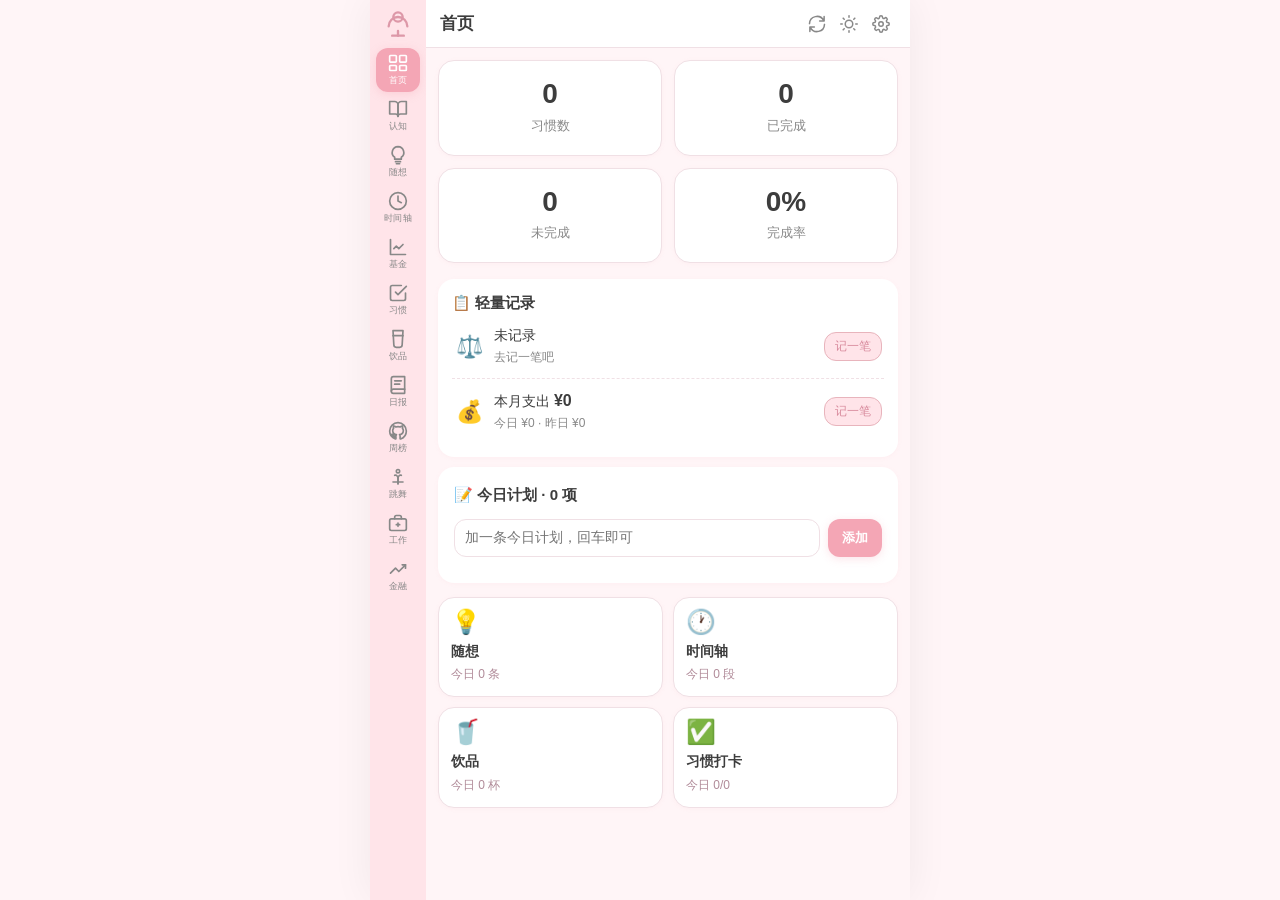
==== index.html @ 14f8ca88 "首次提交：本地优先个人知识工作台 - 模块化 vanilla JS SPA + IndexedDB 本地存储 - Python server.py 轻量同步代理（/api/sync） - tombst" ====
<!DOCTYPE html>
<html lang="zh-CN">
<head>
  <meta charset="UTF-8" />
  <meta name="viewport" content="width=device-width, initial-scale=1.0, maximum-scale=1.0, user-scalable=no, viewport-fit=cover" />
  <meta name="theme-color" content="#F4A6B5" />
  <meta name="apple-mobile-web-app-capable" content="yes" />
  <meta name="apple-mobile-web-app-status-bar-style" content="black-translucent" />
  <meta name="apple-mobile-web-app-title" content="第二大脑" />
  <meta name="mobile-web-app-capable" content="yes" />
  <link rel="apple-touch-icon" href="icon.svg" />
  <link rel="apple-touch-icon" sizes="512x512" href="icon-512.png" />
  <title>第二大脑 · WorkBuddy</title>
  <link rel="stylesheet" href="styles.css?v=20260809a" />
  <link rel="icon" href="icon-192.png" />
  <link rel="manifest" href="manifest.webmanifest" />
  <script>
    if ('serviceWorker' in navigator && window.isSecureContext) {
      window.addEventListener('load', function () {
        navigator.serviceWorker.register('./sw.js').catch(function () {});
      });
    }
  </script>
  <script src="chart.min.js"></script>
</head><body>
  <div id="app">
    <nav class="sidebar" id="sidebar">
      <div class="sidebar-logo" title="第二大脑">
        <svg width="28" height="28" viewBox="0 0 24 24" fill="none" stroke="currentColor" stroke-width="2" stroke-linecap="round" stroke-linejoin="round"><path d="M12 2a4 4 0 1 0 0 8 4 4 0 0 0 0-8z"/><path d="M4 14a8 8 0 0 1 16 0"/><path d="M7 22h10"/><path d="M12 18v4"/></svg>
      </div>
      <button class="nav-btn active" data-module="home" title="首页">
        <span class="nav-icon"><svg width="20" height="20" viewBox="0 0 24 24" fill="none" stroke="currentColor" stroke-width="2" stroke-linecap="round" stroke-linejoin="round"><rect x="2" y="3" width="8" height="8" rx="1"/><rect x="14" y="3" width="8" height="8" rx="1"/><rect x="2" y="15" width="8" height="6" rx="1"/><rect x="14" y="15" width="8" height="6" rx="1"/></svg></span>
        <span class="nav-label">首页</span>
      </button>
      <button class="nav-btn" data-module="learn" title="认知">
        <span class="nav-icon"><svg width="20" height="20" viewBox="0 0 24 24" fill="none" stroke="currentColor" stroke-width="2" stroke-linecap="round" stroke-linejoin="round"><path d="M2 3h6a4 4 0 0 1 4 4v14a3 3 0 0 0-3-3H2z"/><path d="M22 3h-6a4 4 0 0 0-4 4v14a3 3 0 0 1 3-3h7z"/></svg></span>
        <span class="nav-label">认知</span>
      </button>
      <button class="nav-btn" data-module="thoughts" title="随想">
        <span class="nav-icon"><svg width="20" height="20" viewBox="0 0 24 24" fill="none" stroke="currentColor" stroke-width="2" stroke-linecap="round" stroke-linejoin="round"><path d="M12 2a7 7 0 0 0-4 12.7V17h8v-2.3A7 7 0 0 0 12 2z"/><line x1="9" y1="20" x2="15" y2="20"/><line x1="10" y1="22.5" x2="14" y2="22.5"/></svg></span>
        <span class="nav-label">随想</span>
      </button>
      <button class="nav-btn" data-module="timeline" title="时间轴">
        <span class="nav-icon"><svg width="20" height="20" viewBox="0 0 24 24" fill="none" stroke="currentColor" stroke-width="2" stroke-linecap="round" stroke-linejoin="round"><circle cx="12" cy="12" r="10"/><polyline points="12 6 12 12 16 14"/></svg></span>
        <span class="nav-label">时间轴</span>
      </button>
      <button class="nav-btn" data-module="fund" title="基金投资">
        <span class="nav-icon"><svg width="20" height="20" viewBox="0 0 24 24" fill="none" stroke="currentColor" stroke-width="2" stroke-linecap="round" stroke-linejoin="round"><path d="M3 3v18h18"/><path d="M7 14l3-3 3 3 5-5"/></svg></span>
        <span class="nav-label">基金</span>
      </button>
      <button class="nav-btn" data-module="habits" title="习惯打卡">
        <span class="nav-icon"><svg width="20" height="20" viewBox="0 0 24 24" fill="none" stroke="currentColor" stroke-width="2" stroke-linecap="round" stroke-linejoin="round"><path d="M9 11l3 3L22 4"/><path d="M21 12v7a2 2 0 0 1-2 2H5a2 2 0 0 1-2-2V5a2 2 0 0 1 2-2h11"/></svg></span>
        <span class="nav-label">习惯</span>
      </button>
      <button class="nav-btn" data-module="drinks" title="饮品">
        <span class="nav-icon"><svg width="20" height="20" viewBox="0 0 24 24" fill="none" stroke="currentColor" stroke-width="2" stroke-linecap="round" stroke-linejoin="round"><path d="M6 2h12l-1 17a3 3 0 0 1-3 3h-4a3 3 0 0 1-3-3L6 2z"/><line x1="6" y1="8" x2="18" y2="8"/></svg></span>
        <span class="nav-label">饮品</span>
      </button>
      <button class="nav-btn" data-module="ai-daily" title="AI日报">
        <span class="nav-icon"><svg width="20" height="20" viewBox="0 0 24 24" fill="none" stroke="currentColor" stroke-width="2" stroke-linecap="round" stroke-linejoin="round"><path d="M4 19.5A2.5 2.5 0 0 1 6.5 17H20"/><path d="M6.5 2H20v20H6.5A2.5 2.5 0 0 1 4 19.5v-15A2.5 2.5 0 0 1 6.5 2z"/><line x1="8" y1="7" x2="16" y2="7"/><line x1="8" y1="11" x2="14" y2="11"/></svg></span>
        <span class="nav-label">日报</span>
      </button>
      <button class="nav-btn" data-module="github-weekly" title="GitHub周榜">
        <span class="nav-icon"><svg width="20" height="20" viewBox="0 0 24 24" fill="none" stroke="currentColor" stroke-width="2" stroke-linecap="round" stroke-linejoin="round"><path d="M12 2C6.48 2 2 6.48 2 12c0 4.42 2.87 8.17 6.84 9.5.5.09.66-.22.66-.48v-1.7c-2.78.6-3.37-1.34-3.37-1.34-.45-1.16-1.11-1.47-1.11-1.47-.91-.62.07-.6.07-.6 1 .07 1.53 1.03 1.53 1.03.9 1.53 2.36 1.09 2.94.83.09-.65.35-1.09.63-1.34-2.22-.25-4.55-1.11-4.55-4.94 0-1.09.39-1.98 1.03-2.68-.1-.25-.45-1.27.1-2.65 0 0 .84-.27 2.75 1.02a9.5 9.5 0 0 1 5 0c1.91-1.29 2.75-1.02 2.75-1.02.55 1.38.2 2.4.1 2.65.64.7 1.03 1.59 1.03 2.68 0 3.84-2.34 4.69-4.57 4.94.36.31.68.92.68 1.85v2.74c0 .27.16.58.67.48A10 10 0 0 0 22 12c0-5.52-4.48-10-10-10z"/></svg></span>
        <span class="nav-label">周榜</span>
      </button>
      <button class="nav-btn" data-module="dance" title="跳舞">
        <span class="nav-icon"><svg width="20" height="20" viewBox="0 0 24 24" fill="none" stroke="currentColor" stroke-width="2" stroke-linecap="round" stroke-linejoin="round"><circle cx="12" cy="5" r="2"/><path d="M8 10c2-1 4 1 4 4v6"/><path d="M16 10c-2-1-4 1-4 4v6"/><line x1="6" y1="18" x2="18" y2="18"/></svg></span>
        <span class="nav-label">跳舞</span>
      </button>
      <button class="nav-btn" data-module="internship" title="工作">
        <span class="nav-icon"><svg width="20" height="20" viewBox="0 0 24 24" fill="none" stroke="currentColor" stroke-width="2" stroke-linecap="round" stroke-linejoin="round"><rect x="2" y="7" width="20" height="14" rx="2"/><path d="M16 7V5a2 2 0 0 0-2-2h-4a2 2 0 0 0-2 2v2"/><line x1="12" y1="12" x2="12" y2="16"/><line x1="10" y1="14" x2="14" y2="14"/></svg></span>
        <span class="nav-label">工作</span>
      </button>
      <button class="nav-btn" data-module="market" title="金融复盘">
        <span class="nav-icon"><svg width="20" height="20" viewBox="0 0 24 24" fill="none" stroke="currentColor" stroke-width="2" stroke-linecap="round" stroke-linejoin="round"><polyline points="3 17 9 11 13 15 21 7"/><polyline points="17 7 21 7 21 11"/></svg></span>
        <span class="nav-label">金融</span>
      </button>
    </nav>
    <main class="main">
      <header class="topbar">
        <h1 class="topbar-title" id="pageTitle">首页</h1>
        <div class="topbar-actions">
          <button class="topbar-btn sync-btn" id="syncBtn" title="同步状态">
            <span class="sync-icon" id="syncIcon">
              <svg width="18" height="18" viewBox="0 0 24 24" fill="none" stroke="currentColor" stroke-width="2" stroke-linecap="round" stroke-linejoin="round"><path d="M21.5 2v6h-6M2.5 22v-6h6M2 11.5a10 10 0 0 1 18.8-4.3M22 12.5a10 10 0 0 1-18.8 4.3"/></svg>
            </span>
            <span class="sync-dot" id="syncDot"></span>
          </button>
          <button class="topbar-btn" id="themeBtn" title="切换主题"><svg width="18" height="18" viewBox="0 0 24 24" fill="none" stroke="currentColor" stroke-width="2" stroke-linecap="round" stroke-linejoin="round"><circle cx="12" cy="12" r="5"/><line x1="12" y1="1" x2="12" y2="3"/><line x1="12" y1="21" x2="12" y2="23"/><line x1="4.22" y1="4.22" x2="5.64" y2="5.64"/><line x1="18.36" y1="18.36" x2="19.78" y2="19.78"/><line x1="1" y1="12" x2="3" y2="12"/><line x1="21" y1="12" x2="23" y2="12"/><line x1="4.22" y1="19.78" x2="5.64" y2="18.36"/><line x1="18.36" y1="5.64" x2="19.78" y2="4.22"/></svg></button>
          <button class="topbar-btn" id="settingsBtn" title="设置"><svg width="18" height="18" viewBox="0 0 24 24" fill="none" stroke="currentColor" stroke-width="2" stroke-linecap="round" stroke-linejoin="round"><circle cx="12" cy="12" r="3"/><path d="M19.4 15a1.65 1.65 0 0 0 .33 1.82l.06.06a2 2 0 0 1-2.83 2.83l-.06-.06a1.65 1.65 0 0 0-1.82-.33 1.65 1.65 0 0 0-1 1.51V21a2 2 0 0 1-4 0v-.09A1.65 1.65 0 0 0 9 19.4a1.65 1.65 0 0 0-1.82.33l-.06.06a2 2 0 0 1-2.83-2.83l.06-.06A1.65 1.65 0 0 0 4.68 15a1.65 1.65 0 0 0-1.51-1H3a2 2 0 0 1 0-4h.09A1.65 1.65 0 0 0 4.6 9a1.65 1.65 0 0 0-.33-1.82l-.06-.06a2 2 0 0 1 2.83-2.83l.06.06A1.65 1.65 0 0 0 9 4.68a1.65 1.65 0 0 0 1-1.51V3a2 2 0 0 1 4 0v.09a1.65 1.65 0 0 0 1 1.51 1.65 1.65 0 0 0 1.82-.33l.06-.06a2 2 0 0 1 2.83 2.83l-.06.06A1.65 1.65 0 0 0 19.4 9a1.65 1.65 0 0 0 1.51 1H21a2 2 0 0 1 0 4h-.09a1.65 1.65 0 0 0-1.51 1z"/></svg></button>
        </div>
      </header>
      <div class="content" id="content"></div>
    </main>
  </div>
  <button class="fab" id="fab" title="添加">+</button>
  <div class="modal-mask" id="modalMask">
    <div class="modal" id="modal">
      <div class="modal-header"><h3 id="modalTitle">标题</h3><button class="modal-close" id="modalClose">×</button></div>
      <div class="modal-body" id="modalBody"></div>
      <div class="modal-footer" id="modalFooter"></div>
    </div>
  </div>
  <div class="toast" id="toast"></div>
  <script src="db.js?v=20260810b"></script>
  <script src="app.js?v=20260810b"></script>
  <script src="modules/home.js?v=20260809c"></script>
  <script src="modules/plans.js?v=20260809a"></script>
  <script src="modules/finance.js?v=20260809a"></script>
  <script src="modules/dance.js?v=20260808a"></script>
  <script src="modules/internship.js?v=20260808a"></script>
  <script src="modules/market.js?v=20260808a"></script>
  <script src="modules/timeline.js?v=20260810a"></script>
  <script src="modules/weight.js?v=20260809a"></script>
  <script src="modules/drinks.js?v=20260808a"></script>
  <script src="modules/habits.js?v=20260805d"></script>
  <script src="modules/okr.js?v=20260808a"></script>
  <script src="modules/ai-daily.js?v=20260805d"></script>
  <script src="modules/thoughts.js?v=20260805d"></script>
  <script src="modules/learn.js?v=20260809a"></script>
  <script src="modules/github-weekly.js?v=20260805e"></script>
  <script src="modules/fund.js?v=20260810ai"></script>
  <script>
    if('serviceWorker' in navigator){
      navigator.serviceWorker.getRegistrations().then(function(regs){
        regs.forEach(function(r){r.unregister()});
      }).then(function(){
        navigator.serviceWorker.register('sw.js?v=3').catch(function(){});
      });
    }
  </script>
</body>
</html>
---- styles.css ----
/* ============ 设计系统变量 ============ */
:root {
  --primary: #F4A6B5;
  --primary-light: #FFE4E9;
  --primary-dark: #E8B4BC;
  --primary-deep: #D88B9D;
  --mint: #9ED5C5;
  --yellow: #FFD68A;
  --bg: #FFF5F7;
  --card: #FFFFFF;
  --text: #3D3D3D;
  --text-sub: #888888;
  --text-light: #B5B5B5;
  --border: #F0E0E5;
  --shadow: 0 1px 4px rgba(244, 166, 181, 0.08);
  --shadow-hover: 0 4px 16px rgba(244, 166, 181, 0.15);
  --radius-sm: 8px;
  --radius: 12px;
  --radius-lg: 16px;
  --radius-xl: 20px;
  --sidebar-w: 56px;
  --topbar-h: 48px;
  --success: #7BC4A4;
  --warning: #F5C178;
  --danger: #E8857A;
  --info: #8FB8E0;
}


/* ============ 全局重置 ============ */
* { box-sizing: border-box; margin: 0; padding: 0; }
html, body { height: 100%; overflow: hidden; }
body {
  font-family: -apple-system, BlinkMacSystemFont, "PingFang SC", "Microsoft YaHei", "Helvetica Neue", Helvetica, Arial, sans-serif;
  font-size: 14px;
  line-height: 1.6;
  color: var(--text);
  background: var(--bg);
  -webkit-font-smoothing: antialiased;
  -webkit-tap-highlight-color: transparent;
}
button { font-family: inherit; cursor: pointer; border: none; background: none; color: inherit; }
input, textarea, select { font-family: inherit; font-size: 14px; }
a { color: var(--primary-deep); text-decoration: none; }
ul, ol { list-style: none; }


/* 主题切换瞬间禁用过渡：保证两套主题切换零延迟 */
body.no-theme-transition * {
  transition: none !important;
}


/* ============ 应用布局 ============ */
#app {
  display: flex;
  height: 100vh;
  height: 100dvh;
  max-width: 540px;
  margin: 0 auto;
  background: var(--bg);
  position: relative;
  box-shadow: 0 0 40px rgba(0,0,0,0.06);
  padding-top: env(safe-area-inset-top);
  padding-bottom: env(safe-area-inset-bottom);
}


/* ============ 侧边栏（收窄） ============ */
.sidebar {
  width: var(--sidebar-w);
  flex-shrink: 0;
  background: var(--primary-light);
  display: flex;
  flex-direction: column;
  align-items: center;
  padding: 10px 0;
  gap: 2px;
  overflow-y: auto;
  scrollbar-width: none;
}
.sidebar::-webkit-scrollbar { display: none; }
.sidebar-logo {
  display: flex;
  align-items: center;
  justify-content: center;
  margin-bottom: 8px;
  color: var(--primary-deep);
  opacity: 0.85;
}
.nav-btn {
  width: 44px;
  height: 44px;
  display: flex;
  flex-direction: column;
  align-items: center;
  justify-content: center;
  border-radius: var(--radius);
  color: var(--text-sub);
  transition: all 0.2s;
  position: relative;
}
.nav-btn:hover { background: rgba(255,255,255,0.5); }
.nav-btn:active { transform: scale(0.94); }
.nav-btn.active {
  background: var(--primary);
  color: white;
  box-shadow: 0 2px 8px rgba(244, 166, 181, 0.35);
}
.nav-icon { font-size: 18px; line-height: 1; display: flex; align-items: center; justify-content: center; }
.nav-icon svg { display: block; }
.nav-label {
  font-size: 9px;
  margin-top: 1px;
  letter-spacing: 0.3px;
}
.nav-btn.active .nav-label { color: white; }


/* ============ 主体内容区 ============ */
.main {
  flex: 1;
  display: flex;
  flex-direction: column;
  min-width: 0;
  position: relative;
}
.topbar {
  height: var(--topbar-h);
  padding: 0 14px;
  display: flex;
  align-items: center;
  justify-content: space-between;
  background: var(--card);
  border-bottom: 1px solid var(--border);
  flex-shrink: 0;
}
.topbar-title {
  font-size: 17px;
  font-weight: 600;
  color: var(--text);
}
.topbar-actions { display: flex; gap: 2px; }
.topbar-btn {
  width: 30px; height: 30px;
  border-radius: 50%;
  font-size: 15px;
  display: flex; align-items: center; justify-content: center;
  color: var(--text-sub);
  transition: all 0.2s;
}
.topbar-btn:hover { background: var(--primary-light); color: var(--primary-deep); }
.topbar-btn:active { transform: scale(0.9); }

.sync-btn { position: relative; }
.sync-btn .sync-icon { display: flex; align-items: center; justify-content: center; }
.sync-btn.state-syncing .sync-icon svg { animation: spin 1.2s linear infinite; }
.sync-btn.state-synced { color: var(--success); }
.sync-btn.state-offline { color: var(--text-light); }
.sync-btn.state-error { color: var(--danger); }
.sync-dot {
  position: absolute;
  top: 5px; right: 5px;
  width: 6px; height: 6px;
  border-radius: 50%;
  background: var(--danger);
  box-shadow: 0 0 0 1.5px var(--card);
  opacity: 0;
  transition: opacity 0.2s;
}
.sync-dot.show { opacity: 1; }
@keyframes spin { to { transform: rotate(360deg); } }


.content {
  flex: 1;
  min-height: 0;
  overflow-y: auto;
  padding: 12px;
  -webkit-overflow-scrolling: touch;
  scrollbar-width: thin;
}
.content::-webkit-scrollbar { width: 4px; }
.content::-webkit-scrollbar-thumb { background: var(--primary-dark); border-radius: 2px; }

/* 习惯页：让 .hb-wrap 用 flex 撑开，避免手机 WebKit 把滚动区高度算短导致末张卡滚不到底 */
.content.hb-content { display: flex; flex-direction: column; }


/* ============ 通用组件 ============ */
.card {
  background: var(--card);
  border-radius: var(--radius-lg);
  padding: 14px;
  box-shadow: var(--shadow);
  margin-bottom: 10px;
  transition: box-shadow 0.2s;
}
.card:active { box-shadow: var(--shadow-hover); }
.card-title {
  font-size: 15px;
  font-weight: 600;
  margin-bottom: 10px;
  color: var(--text);
  display: flex;
  align-items: center;
  justify-content: space-between;
}
.card-title .card-extra { font-size: 12px; color: var(--primary-deep); font-weight: normal; cursor: pointer; }


/* 首页添加按钮 — 与饮品模块统一 */
.btn-add {
  font-size: 12px;
  font-weight: 600;
  color: white;
  background: var(--primary);
  padding: 4px 12px;
  border: none;
  border-radius: 14px;
  cursor: pointer;
  transition: all 0.2s;
  box-shadow: 0 2px 6px rgba(244,166,181,0.3);
}
.btn-add:active { transform: scale(0.94); }


.section-title {
  font-size: 13px;
  font-weight: 500;
  color: var(--text-sub);
  margin: 14px 0 8px;
  padding-left: 4px;
}


/* 按钮 */
.btn {
  display: inline-flex;
  align-items: center;
  justify-content: center;
  gap: 4px;
  padding: 8px 16px;
  border-radius: var(--radius);
  font-size: 13px;
  font-weight: 500;
  transition: all 0.2s;
  white-space: nowrap;
}
.btn:active { transform: scale(0.96); }
.btn-primary {
  background: var(--primary);
  color: white;
  box-shadow: 0 2px 8px rgba(244, 166, 181, 0.3);
}
.btn-primary:hover { background: var(--primary-deep); }
.btn-secondary {
  background: var(--primary-light);
  color: var(--primary-deep);
}
.btn-secondary:hover { background: var(--primary); color: white; }
.btn-ghost { color: var(--text-sub); }
.btn-ghost:hover { background: var(--primary-light); }
.btn-danger { color: var(--danger); }
.btn-danger:hover { background: #FFE4E1; }
.btn-block { width: 100%; }
.btn-sm { padding: 5px 10px; font-size: 12px; }
.btn-lg { padding: 12px 20px; font-size: 15px; }

/* 首页轻量记录小组件 */
.btn-soft {
  background: var(--primary-light);
  color: var(--primary-deep);
  border: 1px solid var(--primary-dark);
  flex-shrink: 0;
}
.btn-soft:hover { background: var(--primary); color: #fff; }
.qf-type.active { background: var(--primary); color: #fff; border-color: var(--primary); }

.home-mini { padding: 12px 14px; }
.mini-row {
  display: flex;
  align-items: center;
  gap: 10px;
  padding: 11px 2px;
  border-bottom: 1px dashed var(--border);
  cursor: pointer;
}
.mini-row:last-child { border-bottom: none; }
.mini-ico { font-size: 22px; width: 30px; text-align: center; flex-shrink: 0; }
.mini-main { flex: 1; min-width: 0; }
.mini-top { font-size: 14px; color: var(--text); line-height: 1.4; }
.mini-top b { font-size: 16px; }
.mini-sub { font-size: 12px; color: var(--text-sub); margin-left: 6px; }
.mini-bot { font-size: 12px; color: var(--text-sub); margin-top: 2px; }

/* 首页计划内联展开 */
.mini-row-plans { flex-wrap: wrap; }
.mini-plan-list { flex-basis: 100%; margin-top: 4px; }
.mini-plan-item {
  display: flex;
  align-items: center;
  gap: 8px;
  padding: 4px 4px;
}
.mini-plan-item + .mini-plan-item {
  border-top: 1px dashed var(--border);
  padding-top: 6px;
}
.mini-plan-text {
  flex: 1;
  min-width: 0;
  font-size: 13px;
  color: var(--text);
  cursor: pointer;
  overflow: hidden;
  text-overflow: ellipsis;
  white-space: nowrap;
}
.mini-plan-text.done { text-decoration: line-through; color: var(--text-sub); }
.mini-plan-del {
  background: none;
  border: none;
  color: var(--danger);
  font-size: 18px;
  line-height: 1;
  padding: 0 4px;
  cursor: pointer;
  flex-shrink: 0;
}
.mini-plan-del:hover { opacity: .7; }

/* 详情页顶部返回条 */
.page-header {
  display: flex;
  align-items: center;
  gap: 6px;
  padding: 6px 4px 10px;
  margin: -4px 0 4px;
  color: var(--text-sub);
  font-size: 14px;
  cursor: pointer;
  user-select: none;
}
.page-header:hover { color: var(--primary-deep); }
.back-arrow { font-size: 18px; line-height: 1; }


/* 输入 */
.input, .textarea, .select {
  width: 100%;
  padding: 9px 12px;
  border: 1.5px solid var(--border);
  border-radius: var(--radius);
  background: white;
  color: var(--text);
  transition: all 0.2s;
  outline: none;
}
.input:focus, .textarea:focus, .select:focus {
  border-color: var(--primary);
  box-shadow: 0 0 0 3px rgba(244, 166, 181, 0.1);
}
.textarea { resize: vertical; min-height: 80px; line-height: 1.5; }


.form-group { margin-bottom: 10px; }
.form-label {
  display: block;
  font-size: 12px;
  color: var(--text-sub);
  margin-bottom: 4px;
  font-weight: 500;
}


/* 标签 */
.tag {
  display: inline-block;
  padding: 2px 8px;
  font-size: 11px;
  border-radius: 10px;
  background: var(--primary-light);
  color: var(--primary-deep);
  margin-right: 4px;
}
.tag-mint { background: #E0F2EB; color: #5BA88B; }
.tag-yellow { background: #FFF4D6; color: #C49A3D; }
.tag-blue { background: #E3F0FB; color: #5C8FBF; }
.tag-gray { background: #F0F0F0; color: #888; }


/* 优先级标签 — 配合页面粉色系 */
.prio-tag {
  display: inline-flex;
  align-items: center;
  justify-content: center;
  min-width: 24px;
  padding: 1px 7px;
  font-size: 11px;
  font-weight: 600;
  border-radius: 6px;
  flex-shrink: 0;
}
.prio-high {
  background: #F4D6DC;
  color: #B8455A;
}
.prio-medium {
  background: var(--primary-light);
  color: var(--primary-deep);
}
.prio-low {
  background: #F0E8EC;
  color: #A89DA8;
}


/* 列表项 */
.list-item {
  display: flex;
  align-items: center;
  gap: 12px;
  padding: 12px;
  background: var(--card);
  border-radius: var(--radius);
  margin-bottom: 8px;
  box-shadow: var(--shadow);
  transition: all 0.2s;
  cursor: pointer;
}
.list-item:hover { box-shadow: var(--shadow-hover); }
.list-item:active { transform: scale(0.985); }
.list-item-content { flex: 1; min-width: 0; }
.list-item-title {
  font-size: 14px;
  font-weight: 500;
  margin-bottom: 2px;
  color: var(--text);
  overflow: hidden;
  text-overflow: ellipsis;
  white-space: nowrap;
}
.list-item-title.done { text-decoration: line-through; color: var(--text-light); }
.list-item-sub {
  font-size: 12px;
  color: var(--text-sub);
  overflow: hidden;
  text-overflow: ellipsis;
  white-space: nowrap;
}
.list-item-actions { display: flex; gap: 4px; }
.list-item-action {
  width: 28px; height: 28px;
  border-radius: 50%;
  display: flex; align-items: center; justify-content: center;
  color: var(--text-sub);
  font-size: 14px;
  transition: all 0.2s;
}
.list-item-action:hover { background: var(--primary-light); color: var(--primary-deep); }


/* checkbox */
.checkbox {
  width: 20px; height: 20px;
  border: 2px solid var(--border);
  border-radius: 50%;
  flex-shrink: 0;
  display: flex; align-items: center; justify-content: center;
  transition: all 0.2s;
  cursor: pointer;
}
.checkbox.checked {
  background: var(--success);
  border-color: var(--success);
  color: white;
  font-size: 12px;
}


/* 进度条 */
.progress {
  width: 100%;
  height: 6px;
  background: var(--primary-light);
  border-radius: 3px;
  overflow: hidden;
}
.progress-bar {
  height: 100%;
  background: linear-gradient(90deg, var(--primary), var(--primary-deep));
  border-radius: 3px;
  transition: width 0.4s ease;
}


/* 统计卡片 */
.stat-grid {
  display: grid;
  grid-template-columns: 1fr 1fr;
  gap: 8px;
  margin-bottom: 10px;
}
.stat-card {
  background: var(--card);
  border-radius: var(--radius-lg);
  padding: 14px;
  box-shadow: var(--shadow);
  position: relative;
  overflow: hidden;
  transition: transform 0.2s, box-shadow 0.2s;
}
.stat-card:active { transform: scale(0.97); }
.stat-value {
  font-size: 28px;
  font-weight: 600;
  color: var(--primary);
  line-height: 1.2;
}
.stat-label {
  font-size: 12px;
  color: var(--text-sub);
  margin-top: 4px;
}
.stat-icon {
  position: absolute;
  top: 12px; right: 12px;
  font-size: 18px;
  opacity: 0.6;
}


/* FAB */
.fab {
  position: fixed;
  right: 20px;
  bottom: 20px;
  width: 50px; height: 50px;
  border-radius: 50%;
  background: var(--primary);
  color: white;
  font-size: 28px;
  line-height: 50px;
  text-align: center;
  box-shadow: 0 4px 16px rgba(244, 166, 181, 0.45);
  z-index: 100;
  transition: all 0.2s;
  display: none;
}
.fab.show { display: block; }
.fab:active { transform: scale(0.88); }


/* 模态框 */
.modal-mask {
  position: fixed;
  inset: 0;
  background: rgba(0,0,0,0.4);
  display: none;
  align-items: center;
  justify-content: center;
  z-index: 1000;
  padding: 20px;
  animation: fadeIn 0.2s;
}
.modal-mask.show { display: flex; }
.modal {
  background: var(--card);
  border-radius: var(--radius-xl);
  width: 100%;
  max-width: 420px;
  max-height: 85vh;
  display: flex;
  flex-direction: column;
  animation: slideUp 0.25s;
  overflow: hidden;
}
.modal-header {
  display: flex;
  align-items: center;
  justify-content: space-between;
  padding: 14px 18px;
  border-bottom: 1px solid var(--border);
}
.modal-header h3 { font-size: 16px; font-weight: 600; }
.modal-close {
  width: 30px; height: 30px;
  border-radius: 50%;
  font-size: 20px;
  color: var(--text-sub);
  display: flex; align-items: center; justify-content: center;
}
.modal-close:hover { background: var(--primary-light); }
.modal-body {
  flex: 1;
  min-height: 0;
  overflow-y: auto;
  padding: 18px;
  -webkit-overflow-scrolling: touch;
}
.modal-footer {
  padding: 10px 18px;
  border-top: 1px solid var(--border);
  display: flex;
  gap: 8px;
  justify-content: flex-end;
}


/* Toast */
.toast {
  position: fixed;
  top: 50%;
  left: 50%;
  transform: translate(-50%, -50%);
  background: rgba(0,0,0,0.78);
  color: white;
  padding: 10px 20px;
  border-radius: var(--radius);
  font-size: 13px;
  z-index: 9999;
  opacity: 0;
  transition: opacity 0.2s;
  pointer-events: none;
}
.toast.show { opacity: 1; }


/* Empty */
.empty {
  text-align: center;
  padding: 60px 20px;
  color: var(--text-sub);
}
.empty-icon { font-size: 48px; margin-bottom: 12px; opacity: 0.4; }
.empty-text { font-size: 13px; }


/* 数据状态横幅 */
.data-banner {
  display: flex;
  gap: 10px;
  padding: 12px 14px;
  margin-bottom: 14px;
  background: #FFF3CD;
  border: 1px solid #FFECB5;
  border-radius: var(--radius);
  font-size: 13px;
  line-height: 1.6;
  color: #856404;
}
.data-banner-icon { font-size: 20px; flex-shrink: 0; margin-top: 1px; }
.data-banner-text { flex: 1; }
.data-banner-text b { color: #664D03; }
.theme-dark .data-banner {
  background: #3D2E00;
  border-color: #5C4200;
  color: #FFD970;
}
.theme-dark .data-banner-text b { color: #FFE69C; }


/* 筛选器 */
.filter-bar {
  display: flex;
  gap: 6px;
  margin-bottom: 10px;
  overflow-x: auto;
  scrollbar-width: none;
  padding-bottom: 2px;
}
.filter-bar::-webkit-scrollbar { display: none; }
.filter-chip {
  padding: 5px 12px;
  border-radius: 16px;
  font-size: 12px;
  background: var(--card);
  color: var(--text-sub);
  white-space: nowrap;
  flex-shrink: 0;
  border: 1px solid var(--border);
  transition: all 0.2s;
}
.filter-chip:active { transform: scale(0.94); }
.filter-chip.active {
  background: var(--primary);
  color: white;
  border-color: var(--primary);
}
.filter-chip .fcount {
  opacity: 0.7;
  font-size: 11px;
  margin-left: 2px;
}


/* ===== 认知模块 ===== */
.learn-card { padding: 13px 14px; }
.learn-card-head {
  display: flex;
  align-items: flex-start;
  justify-content: space-between;
  gap: 8px;
}
.learn-title {
  font-size: 15px;
  font-weight: 600;
  color: var(--text);
  line-height: 1.4;
  word-break: break-all;
  text-decoration: none;
}
a.learn-title { color: var(--primary-deep); }
a.learn-title:active { opacity: 0.7; }
.learn-actions { display: flex; gap: 2px; flex-shrink: 0; margin-left: auto; }
.learn-tags { margin: 8px 0 6px; display: flex; flex-wrap: nowrap; overflow: hidden; }
.learn-note {
  font-size: 13px;
  color: var(--text-sub);
  line-height: 1.55;
  margin: 4px 0 8px;
  white-space: pre-wrap;
  word-break: break-word;
}
.learn-meta {
  display: flex;
  align-items: center;
  gap: 8px;
  font-size: 11px;
  color: var(--text-light);
}
.learn-src {
  display: inline-block;
  padding: 1px 7px;
  border-radius: 8px;
  background: var(--primary-light);
  color: var(--primary-deep);
  font-size: 10px;
}
.learn-src.douyin { background: #FFEAF0; color: #EE4D7E; }
.learn-time { color: var(--text-light); }
/* 博主名：紧跟标题右侧，玫红色醒目但不抢标题 */
.learn-author {
  font-size: 12px;
  font-weight: 600;
  color: #C2185B;
  margin-left: 6px;
  white-space: nowrap;
  flex-shrink: 0;
}
body.theme-dark .learn-author { color: #F06292; }

/* 消化进度常驻浮标（关弹窗后仍能看到进度/完成/出错，点击关闭） */
.digest-floating {
  position: fixed;
  right: 18px;
  bottom: 18px;
  z-index: 9999;
  display: flex;
  align-items: center;
  gap: 10px;
  max-width: 340px;
  padding: 11px 14px;
  border-radius: 12px;
  font-size: 13px;
  line-height: 1.4;
  cursor: pointer;
  box-shadow: 0 8px 26px rgba(0,0,0,.20);
  background: #ffffff;
  color: #333;
  border: 1px solid #eee;
}
.digest-floating .df-close {
  font-weight: 700;
  opacity: .45;
  font-size: 16px;
  line-height: 1;
}
.digest-floating .df-close:hover { opacity: .8; }
.digest-floating.running { background: #fdeef3; color: #e58aa8; border-color: #f7c9d9; }
.digest-floating.done { background: #f0fdf4; color: #22c55e; border-color: #bbf7d0; }
.digest-floating.error { background: #fef2f2; color: #ef4444; border-color: #fecaca; }
body.theme-dark .digest-floating { background: #2a2530; color: #e8e0e8; border-color: #44404a; }
body.theme-dark .digest-floating.running { background: #352a30; color: #f0b8d0; border-color: #52404a; }
body.theme-dark .digest-floating.done { background: #1f2a26; color: #86d9a0; border-color: #2f4a38; }
body.theme-dark .digest-floating.error { background: #2a2020; color: #f09090; border-color: #4a3030; }

/* 标题行（含展开按钮） */
.learn-title-row {
  display: flex;
  align-items: flex-start;
  gap: 5px;
  flex: 1;
  min-width: 0;
}
.ln-toggle {
  background: none;
  border: none;
  font-size: 11px;
  color: var(--text-light);
  cursor: pointer;
  padding: 2px 3px;
  line-height: 1.6;
  flex-shrink: 0;
  margin-top: 2px;
  transition: transform 0.2s, color 0.2s;
}
.ln-toggle:hover { color: var(--primary-deep); }

/* 折叠容器：默认收起 */
.ln-collapsible {
  max-height: 0;
  overflow: hidden;
  transition: max-height 0.3s ease, margin 0.3s ease, opacity 0.25s ease;
  opacity: 0;
  margin: 0;
}
.ln-collapsible.ln-open {
  max-height: 800px;   /* 足够容纳最长笔记 */
  opacity: 1;
  margin: 4px 0 8px;
}

/* 一键智能消化入口 + 进度 */
.learn-digest-action { margin-bottom: 12px; }

/* 对话式回忆（本地 embedding · 离线私密） */
.recall-card {
  background: linear-gradient(135deg, #FFF1F5, #FFE3EC);
  border: 1px solid #FFD0DE;
  border-radius: 12px;
  padding: 4px 10px;
  margin-bottom: 6px;
}
.recall-head { display: flex; align-items: center; gap: 10px; margin-bottom: 0; }
.recall-ico { font-size: 22px; line-height: 1; }
.recall-head-text { line-height: 1.25; }
.recall-title { font-weight: 700; color: #C2185B; font-size: 14px; }
.recall-body { padding-top: 8px; }
.recall-sub { font-size: 11.5px; color: #B06088; margin-top: 2px; }
.recall-input-row { display: flex; gap: 8px; }
.recall-input { flex: 1; min-width: 0; }
.recall-chips { display: flex; flex-wrap: wrap; gap: 6px; margin-top: 10px; }
.recall-chip {
  border: 1px solid #FFC2D6; background: #fff; color: #C2185B;
  border-radius: 999px; padding: 5px 10px; font-size: 12px; cursor: pointer;
  max-width: 100%; overflow: hidden; text-overflow: ellipsis; white-space: nowrap;
}
.recall-chip:active { transform: scale(0.96); }
.recall-state { color: var(--text-light); font-size: 13px; padding: 20px 4px; text-align: center; line-height: 1.6; }
.recall-res-header {
  display: flex; justify-content: space-between; align-items: center;
  font-size: 12.5px; color: var(--text-sub); margin: 2px 2px 8px;
}
.link { color: var(--primary-deep); cursor: pointer; text-decoration: underline; }
.ln-sim {
  background: #FFE0EC; color: #D81B60; font-size: 11px; font-weight: 600;
  padding: 1px 7px; border-radius: 999px; margin-right: 6px; white-space: nowrap;
}
.ln-hl { background: #FFF1A8; color: #7a5b00; border-radius: 3px; padding: 0 1px; }
body.theme-dark .recall-card { background: linear-gradient(135deg, #3a2230, #2e1c28); border-color: #4a2c3a; }
body.theme-dark .recall-title { color: #FF8FB3; }
body.theme-dark .recall-sub { color: #C98AA6; }
body.theme-dark .recall-chip { background: #2c1f29; color: #FF9BB8; border-color: #5a3a4a; }
body.theme-dark .ln-sim { background: #5a2740; color: #FF9BB8; }
body.theme-dark .ln-hl { background: #6b5a1e; color: #ffe98a; }

.form-hint {
  font-size: 11.5px;
  color: var(--text-light);
  margin-top: 6px;
  line-height: 1.5;
}
.learn-digest-prog {
  background: var(--primary-light);
  color: var(--primary-deep);
  border-radius: 10px;
  padding: 10px 12px;
  font-size: 13px;
  line-height: 1.5;
  word-break: break-word;
}
.learn-digest-prog.err {
  background: #FDECEC;
  color: #C0392B;
}

/* 状态分段（全部 / 待消化 / 已消化） */
.learn-status-bar {
  display: flex;
  gap: 6px;
  margin-bottom: 10px;
}
.learn-status-tab {
  padding: 6px 14px;
  border-radius: 14px;
  font-size: 12px;
  background: var(--card);
  color: var(--text-sub);
  border: 1px solid var(--border);
  cursor: pointer;
  transition: all 0.2s;
  user-select: none;
}
.learn-status-tab.active {
  background: var(--primary);
  color: white;
  border-color: var(--primary);
}

/* 每日消化视图摘要（逼清积压） */
.learn-digest-summary {
  background: #FFF4E6;
  color: #B26A00;
  border: 1px solid #FFE0B0;
  border-radius: 12px;
  padding: 9px 12px;
  font-size: 12.5px;
  margin-bottom: 10px;
  line-height: 1.5;
}
.learn-digest-summary b { color: #E08A00; }
.learn-digest-summary.ok {
  background: #EAF7EE;
  color: #2E8B57;
  border-color: #C7EBD2;
}
.learn-digest-summary.ok b { color: #2E8B57; }

/* 卡片状态徽章 */
.learn-status {
  display: inline-block;
  padding: 1px 7px;
  border-radius: 8px;
  font-size: 10px;
}
.learn-status.pending { background: #FFE9D6; color: #E07B00; }
.learn-status.done { background: #EEF1F4; color: #8A94A6; }

/* 结构化 note（引擎提炼的观点/结论/场景/行动分块标题） */
.ln-collapsible .ln-section {
  font-weight: 700;
  color: #D64D7A;
  margin: 10px 0 3px;
  font-size: 13px;
}
.ln-collapsible .ln-section:first-child { margin-top: 0; }
.ln-collapsible .ln-sec-mark { color: #C2185B; }
body.theme-dark .ln-collapsible .ln-section { color: #F48FB1; }
body.theme-dark .ln-collapsible .ln-sec-mark { color: #F06292; }
/* 【子标题】分级样式：只有最关键的标红，避免满屏红字无重点 */
/* 一级（红粗）：核心观点、结论 — 全文最重要的 2 个 takeaway */
.ln-collapsible .ln-sub-label {
  color: #C2185B;
  font-weight: 700;
  margin-right: 4px;
}
body.theme-dark .ln-collapsible .ln-sub-label { color: #F06292; }
/* 二级（深色粗体，不红）：重要结构标签 — 技术创新点/潜在局限/适用场景/行动建议/研究价值 */
.ln-collapsible .ln-sub-label-2 {
  color: #424242;
  font-weight: 700;
  margin-right: 4px;
}
body.theme-dark .ln-collapsible .ln-sub-label-2 { color: #B0BEC5; }
/* 三级（普通粗体）：操作/细节标签 — 若想快速体验/避坑指南/长期观察 等 */
.ln-collapsible .ln-sub-label-3 {
  font-weight: 600;
  margin-right: 4px;
  color: var(--text-main);
}
.ln-collapsible .ln-list {
  margin: 2px 0 4px;
  padding-left: 18px;
}
.ln-collapsible .ln-list { list-style: disc; }
.ln-collapsible .ln-list.ln-ordered { list-style: decimal; }
.ln-collapsible .ln-para { margin: 3px 0; line-height: 1.55; text-indent: 0 !important; padding-left: 0 !important; }
.ln-collapsible .ln-list li { margin: 2px 0; line-height: 1.5; text-indent: 0 !important; padding-left: 0 !important; }
/* 强制封死：ln-collapsible 内所有文字不留缩进 */
.ln-collapsible * { text-indent: 0 !important; }

.learn-tag-row { display: flex; flex-wrap: wrap; gap: 6px; }
.learn-tag-chip {
  padding: 6px 12px;
  border-radius: 14px;
  font-size: 12px;
  background: var(--card);
  color: var(--text-sub);
  border: 1px solid var(--border);
  cursor: pointer;
  transition: all 0.2s;
  user-select: none;
}
.learn-tag-chip:active { transform: scale(0.95); }
.learn-tag-chip.active {
  background: var(--primary);
  color: white;
  border-color: var(--primary);
}


/* Tab */
.tabs {
  display: flex;
  border-bottom: 1px solid var(--border);
  margin-bottom: 10px;
}
.tab {
  flex: 1;
  text-align: center;
  padding: 10px 0;
  font-size: 13px;
  color: var(--text-sub);
  position: relative;
  transition: all 0.2s;
}
.tab:active { transform: scale(0.96); }
.tab.active { color: var(--primary-deep); font-weight: 600; }
.tab.active::after {
  content: '';
  position: absolute;
  bottom: -1px; left: 50%;
  transform: translateX(-50%);
  width: 24px; height: 2px;
  background: var(--primary);
  border-radius: 1px;
}


/* 动画 */
@keyframes fadeIn { from { opacity: 0; } to { opacity: 1; } }
@keyframes slideUp { from { transform: translateY(20px); opacity: 0; } to { transform: translateY(0); opacity: 1; } }
@keyframes pulse { 0%,100% { transform: scale(1); } 50% { transform: scale(1.05); } }
@keyframes checkPop { 0% { transform: scale(1); } 50% { transform: scale(1.3); } 100% { transform: scale(1); } }


/* ============ 时间轴专属样式 ============ */

/* 顶部卡片 */
.tl-header-card {
  background: var(--card);
  border-radius: var(--radius-lg);
  padding: 14px;
  box-shadow: var(--shadow);
  margin-bottom: 10px;
}
/* 时间轴 sticky 头部 */
.tl-sticky-header {
  position: sticky;
  top: 0;
  z-index: 50;
  background: var(--bg);
  padding-bottom: 2px;
}
.tl-quick-bar {
  margin-bottom: 10px;
  padding-bottom: 4px;
}
.tl-date-input {
  width: auto !important;
  max-width: 170px;
  padding: 6px 10px !important;
  font-size: 15px;
  font-weight: 600;
  border-radius: var(--radius-sm) !important;
}
.tl-weekday {
  font-size: 13px;
  color: var(--text-sub);
  font-weight: 500;
}
.tl-today-badge {
  color: var(--primary-deep);
  font-weight: 600;
}
.tl-nav-group {
  display: flex;
  gap: 4px;
}
.tl-nav-group .btn {
  padding: 5px 8px;
  min-width: 32px;
}

/* 进度条行 */
.tl-progress-row {
  display: flex;
  align-items: center;
  gap: 10px;
  margin-top: 10px;
}
.tl-progress {
  flex: 1;
  height: 4px;
  border-radius: 2px;
}
.tl-progress-text {
  font-size: 11px;
  color: var(--text-sub);
  white-space: nowrap;
  font-weight: 500;
}

/* 快捷填充芯片 */
.tl-quick-chip {
  padding: 6px 14px;
  font-size: 13px;
  border-radius: 18px;
  transition: all 0.2s;
}
.tl-quick-chip.active {
  animation: pulse 0.4s ease;
}

/* 时间轴轨道 */
.tl-track {
  position: relative;
}

/* 每个小时块 */
.tl-hour {
  display: flex;
  gap: 0;
  position: relative;
  padding-bottom: 2px;
}

/* 圆点+连线 */
.tl-dot-wrapper {
  width: 28px;
  flex-shrink: 0;
  display: flex;
  flex-direction: column;
  align-items: center;
  position: relative;
  padding-top: 10px;
}
.tl-dot {
  width: 10px;
  height: 10px;
  border-radius: 50%;
  background: var(--border);
  border: 2px solid #E8D8DD;
  z-index: 1;
  flex-shrink: 0;
  transition: all 0.3s;
}
.tl-dot-filled {
  background: var(--primary);
  border-color: var(--primary-deep);
  box-shadow: 0 0 0 3px rgba(244, 166, 181, 0.25);
}
.tl-line {
  flex: 1;
  width: 2px;
  min-height: 10px;
  background: linear-gradient(to bottom, var(--border), transparent);
  margin-top: 2px;
}
.tl-filled .tl-line {
  background: linear-gradient(to bottom, var(--primary-light), var(--border));
}

/* 小时卡片 */
.tl-hour-card {
  flex: 1;
  background: var(--card);
  border-radius: var(--radius);
  padding: 8px 12px;
  margin-bottom: 6px;
  margin-left: 4px;
  box-shadow: var(--shadow);
  transition: all 0.2s;
  border-left: 3px solid transparent;
}
.tl-filled .tl-hour-card {
  border-left-color: var(--primary);
  background: #FFFCFD;
}
.tl-empty .tl-hour-card {
  opacity: 0.55;
}
.tl-merged .tl-hour-card {
  border-left-color: var(--primary-deep);
  border-left-width: 4px;
}

.tl-hour-top {
  display: flex;
  align-items: center;
  justify-content: space-between;
  margin-bottom: 4px;
}
.tl-hour-label {
  font-size: 13px;
  font-weight: 600;
  color: var(--text);
}
.tl-empty .tl-hour-label {
  color: var(--text-light);
}
.tl-span-badge {
  font-size: 10px;
  background: var(--primary-light);
  color: var(--primary-deep);
  padding: 1px 6px;
  border-radius: 8px;
  font-weight: 600;
}
.tl-expand-btn,
.tl-collapse-btn {
  width: 22px;
  height: 22px;
  border-radius: 6px;
  font-size: 10px;
  color: var(--text-light);
  display: flex;
  align-items: center;
  justify-content: center;
  transition: all 0.2s;
  background: transparent;
}
.tl-expand-btn:hover,
.tl-collapse-btn:hover {
  background: var(--primary-light);
  color: var(--primary-deep);
}
.tl-hour-top .tl-hour-label.tl-range-label {
  font-size: 12px;
}
/* 展开后的子项：稍微缩进，边框弱化 */
.tl-expanded-sub .tl-hour-card {
  border-left-color: var(--primary-light);
  background: #FFF9FB;
}
.tl-expanded-sub:first-child .tl-hour-card {
  border-left-color: var(--primary);
}
body.theme-dark .tl-expanded-sub .tl-hour-card { background: #2A2230; }
.tl-clear-btn {
  width: 20px;
  height: 20px;
  border-radius: 50%;
  font-size: 11px;
  color: var(--text-light);
  display: flex;
  align-items: center;
  justify-content: center;
  transition: all 0.2s;
}
.tl-clear-btn:hover {
  background: #FFE4E1;
  color: var(--danger);
}

/* 时间轴卡片内输入框（readonly，点击两次弹键盘） */
.tl-hour-input {
  padding: 6px 10px !important;
  font-size: 13px !important;
  border-radius: var(--radius-sm) !important;
  border: 1.5px solid transparent !important;
  background: transparent !important;
  color: var(--text);
  transition: all 0.2s;
  cursor: pointer;
  -webkit-user-select: none;
  user-select: none;
}
.tl-hour-input::placeholder {
  color: var(--text-light);
  font-size: 12px;
}

/* 同 hour 多条已撤回附加区样式（2026-08-07 第二次调整：直接合并成单行 input） */
/* .tl-extras / .tl-extra-row / .tl-extra-content / .tl-extra-del 全部停用 */

/* 移动端响应 */
@media (max-width: 480px) {
  :root { --sidebar-w: 50px; }
  .nav-btn { width: 40px; height: 40px; }
  .nav-icon { font-size: 17px; }
  .stat-value { font-size: 24px; }
  .tl-date-input { max-width: 155px; font-size: 14px; }
}

/* 主题：深色 */
body.theme-dark {
  --bg: #1A1520;
  --card: #252030;
  --text: #F0E8EC;
  --text-sub: #A89DA8;
  --text-light: #6B5F6B;
  --border: #3A2F3A;
  --primary-light: #3A2A33;
}
body.theme-dark .topbar { background: var(--card); border-color: var(--border); }
body.theme-dark .input,
body.theme-dark .textarea,
body.theme-dark .select {
  background: var(--bg);
  color: var(--text);
  border-color: var(--border);
}
body.theme-dark .modal { background: var(--card); }
body.theme-dark .list-item:hover { background: var(--bg); }
body.theme-dark .filter-chip { background: var(--bg); color: var(--text-sub); }
body.theme-dark .empty { color: var(--text-sub); }
body.theme-dark .sidebar { background: var(--card); }
body.theme-dark .tl-filled .tl-hour-card { background: #2D2538; }
body.theme-dark .tl-hour-input { color: var(--text); }
body.theme-dark .prio-high { background: #4A2A30; color: #E89AA8; }
body.theme-dark .prio-medium { background: #3A2A33; color: var(--primary); }
body.theme-dark .prio-low { background: #2A2530; color: #7A6F7A; }

/* ============ 首页：2行2列统计 + 统一行样式 ============ */

/* 2行2列统计 */
.stat-grid-2x2 {
  grid-template-columns: 1fr 1fr;
  gap: 10px;
  margin-bottom: 14px;
}
.stat-grid-2x2 .stat-card {
  text-align: center;
  padding: 18px 10px;
}
.stat-grid-2x2 .stat-value {
  font-size: 32px;
  font-weight: 700;
  color: var(--text);
  margin-bottom: 4px;
}
.stat-grid-2x2 .stat-label {
  font-size: 13px;
  color: var(--text-sub);
}

/* 首页卡片 */
.home-card {
  padding: 16px;
  margin-bottom: 12px;
}
.home-card-header {
  display: flex;
  align-items: center;
  justify-content: space-between;
  margin-bottom: 12px;
}
.home-card-title {
  font-size: 15px;
  font-weight: 600;
  color: var(--text);
}
.home-card-count {
  font-size: 12px;
  color: var(--text-sub);
}

/* 统一行样式（收件箱 + 今日待办） */
.home-row {
  display: flex;
  align-items: center;
  gap: 10px;
  padding: 12px 14px;
  background: var(--bg);
  border-radius: var(--radius);
  margin-bottom: 8px;
  cursor: pointer;
  transition: all 0.15s;
}
.home-row:last-child { margin-bottom: 0; }
.home-row:active { opacity: 0.7; }
.home-row-text {
  flex: 1;
  font-size: 14px;
  color: var(--text);
  overflow: hidden;
  text-overflow: ellipsis;
  white-space: nowrap;
}
.home-row-time {
  font-size: 12px;
  color: var(--text-light);
  flex-shrink: 0;
}
.home-row-check {
  width: 22px; height: 22px;
  border-radius: 50%;
  border: 2px solid var(--border);
  flex-shrink: 0;
  display: flex; align-items: center; justify-content: center;
  font-size: 12px;
  color: transparent;
  transition: all 0.2s;
}
.home-row-check.green {
  background: var(--success);
  border-color: var(--success);
  color: white;
}
/* 已完成项：沉底视觉（划线 + 淡化，不消失） */
.home-row.done {
  opacity: 0.62;
}
.home-row.done .home-row-text {
  text-decoration: line-through;
  color: var(--text-light);
}

/* 暗色主题 */
body.theme-dark .home-row { background: #2A2530; }
body.theme-dark .home-row-check { border-color: #3A2A33; }
body.theme-dark .home-row.done { opacity: 0.5; }

/* 首页今日随想内联录入（紧凑：textarea + 记下按钮同行） */
.home-th-quick {
  display: flex;
  gap: 8px;
  align-items: stretch;
  margin-bottom: 10px;
}
.home-th-input {
  flex: 1;
  min-width: 0;
  min-height: 38px;
  padding: 7px 10px;
  font-size: 14px;
  line-height: 1.5;
  resize: none;
  overflow: hidden;
}
.home-th-save {
  flex-shrink: 0;
  align-self: stretch;
  min-width: 52px;
  padding: 0 14px !important;
  font-size: 13px;
  font-weight: 600;
  border-radius: var(--radius);
}
body.theme-dark .home-th-input { background: var(--bg); border-color: var(--border); }
body.theme-dark .home-th-input:focus { background: #2A2026; }

/* ============ 首页：习惯完成情况四宫格 + 模块快捷入口 ============ */
.hstat-grid { display: grid; grid-template-columns: repeat(2, 1fr); gap: 12px; margin-bottom: 16px; }
.hstat {
  background: var(--card); border: 1px solid var(--border); border-radius: var(--radius-lg);
  padding: 18px 8px; text-align: center; box-shadow: var(--shadow);
}
.hstat b { display: block; font-size: 28px; font-weight: 700; color: var(--text); line-height: 1.1; }
.hstat span { display: block; font-size: 13px; color: var(--text-sub); margin-top: 6px; }

.mod-grid { display: grid; grid-template-columns: 1fr 1fr; gap: 10px; margin-top: 14px; }
.mod-tile {
  background: var(--card); border: 1px solid var(--border); border-radius: var(--radius-lg);
  padding: 12px; cursor: pointer; transition: transform .08s; box-shadow: var(--shadow);
}
.mod-tile:active { transform: scale(.97); }
.mod-ico { font-size: 24px; line-height: 1; }
.mod-name { font-weight: 700; margin-top: 6px; font-size: 14px; }
.mod-status { font-size: 12px; color: #B08A98; margin-top: 3px; }

body.theme-dark .mod-status { color: #8A7680; }

/* ============ 新闻模块 ============ */

/* 汇总卡片 */
.news-summary-card {
  display: flex;
  align-items: center;
  justify-content: space-between;
  background: var(--card);
  border-radius: var(--radius-lg);
  padding: 16px;
  margin-bottom: 12px;
  box-shadow: var(--shadow);
  cursor: pointer;
  transition: all 0.2s;
}
.news-summary-card:active { transform: scale(0.99); }
.news-summary-left {
  display: flex;
  align-items: center;
  gap: 12px;
}
.news-summary-icon {
  width: 48px; height: 48px;
  border-radius: var(--radius);
  background: var(--bg);
  display: flex; align-items: center; justify-content: center;
  color: var(--text-sub);
  flex-shrink: 0;
}
.news-summary-info {
  display: flex;
  flex-direction: column;
  gap: 2px;
}
.news-summary-title {
  font-size: 15px;
  font-weight: 600;
  color: var(--text);
}
.news-summary-desc {
  font-size: 12px;
  color: var(--text-sub);
}
.news-summary-actions {
  display: flex;
  gap: 8px;
  flex-shrink: 0;
}
.news-refresh-btn {
  display: flex;
  align-items: center;
  gap: 4px;
  padding: 6px 12px;
  background: var(--primary-light);
  color: var(--primary-deep);
  border-radius: var(--radius-sm);
  font-size: 12px;
  font-weight: 500;
  transition: background 0.15s, color 0.15s;
  flex-shrink: 0;
}
.news-refresh-btn:active { background: var(--primary); color: white; }

/* 历史归档列表 */
.history-list {
  max-height: 60vh;
  overflow-y: auto;
}
.history-item {
  display: flex;
  align-items: center;
  gap: 12px;
  padding: 14px 4px;
  border-bottom: 1px solid var(--border);
  cursor: pointer;
  transition: background 0.15s;
}
.history-item:last-child { border-bottom: none; }
.history-item:active { background: var(--bg); }
.history-date {
  font-size: 15px;
  font-weight: 600;
  color: var(--text);
  min-width: 92px;
}
.history-meta {
  flex: 1;
  font-size: 12px;
  color: var(--text-sub);
}
.history-arrow {
  color: var(--text-light);
  font-size: 18px;
}
.history-detail {
  max-height: 60vh;
  overflow-y: auto;
}
.history-detail-row {
  display: flex;
  align-items: center;
  gap: 10px;
  padding: 10px 0;
  border-bottom: 1px solid var(--border);
}
.history-detail-row:last-child { border-bottom: none; }
.history-detail-title {
  flex: 1;
  font-size: 14px;
  color: var(--text);
}
body.theme-dark .history-item,
body.theme-dark .history-detail-row { border-color: #2E2E2E; }
body.theme-dark .history-item:active { background: #2A2530; }

/* 更新时间 */
.news-update-time {
  text-align: center;
  font-size: 11px;
  color: var(--text-light);
  margin-bottom: 10px;
  padding: 4px 0;
}

/* 新闻卡片 */
.news-card {
  background: var(--card);
  border-radius: var(--radius-lg);
  margin-bottom: 12px;
  box-shadow: var(--shadow);
  transition: all 0.2s;
  overflow: hidden;
}
.news-card:active { transform: scale(0.99); }
.news-card.news-read { opacity: 0.6; }
.news-card-body {
  padding: 14px 16px;
}

/* 第一行：排名 + 优先级 + 标题 + 收藏 */
.news-card-row1 {
  display: flex;
  align-items: flex-start;
  gap: 8px;
  margin-bottom: 6px;
}
.news-rank {
  flex-shrink: 0;
  width: 20px; height: 20px;
  border-radius: 4px;
  background: #E0E0E0;
  color: #888;
  font-size: 11px;
  font-weight: 700;
  display: flex; align-items: center; justify-content: center;
  line-height: 1;
}
.news-rank-1 { background: #FF4D4F; color: white; }
.news-rank-2 { background: #FF7A45; color: white; }
.news-rank-3 { background: #FFA940; color: white; }
.news-priority-badge {
  flex-shrink: 0;
  background: var(--danger);
  color: white;
  font-size: 10px;
  font-weight: 700;
  padding: 2px 6px;
  border-radius: 4px;
  line-height: 1.4;
}
.news-card-title-text {
  flex: 1;
  font-size: 15px;
  font-weight: 600;
  color: var(--text);
  line-height: 1.5;
  word-break: break-word;
}
.news-bookmark-btn {
  flex-shrink: 0;
  width: 30px; height: 30px;
  border-radius: 50%;
  display: flex; align-items: center; justify-content: center;
  color: var(--text-light);
  background: var(--bg);
  transition: all 0.2s;
}
.news-bookmark-btn:active { transform: scale(0.9); color: var(--primary); }
.news-pinned { color: var(--primary); font-size: 14px; flex-shrink: 0; }

/* 第二行：来源 · 热度 */
.news-card-row2 {
  display: flex;
  align-items: center;
  gap: 6px;
  margin-bottom: 12px;
  padding-left: 0;
  font-size: 12px;
}
.news-source-text { color: var(--text-sub); }
.news-dot { color: var(--text-light); }
.news-hot-text { color: var(--danger); }
.news-time-text { color: var(--text-light); }

/* 市场影响分析 */
.news-impact-section {
  background: var(--bg);
  border-radius: var(--radius-sm);
  margin-bottom: 10px;
  overflow: hidden;
  border: 1px solid var(--border);
}
.news-impact-header {
  display: flex;
  align-items: center;
  gap: 6px;
  padding: 10px 12px;
  font-size: 13px;
  color: var(--primary-deep);
  font-weight: 500;
  cursor: pointer;
  user-select: none;
}
.news-impact-header:active { background: var(--border); }
.news-impact-icon { font-size: 13px; }
.news-impact-label { flex: 1; }
.news-impact-arrow { font-size: 10px; color: var(--text-light); transition: transform 0.2s; }
.news-impact-content {
  padding: 0 12px 12px 12px;
}
.news-impact-textarea {
  width: 100%;
  min-height: 60px;
  padding: 10px;
  border: 1px solid var(--border);
  border-radius: var(--radius-sm);
  background: var(--card);
  font-size: 13px;
  color: var(--text);
  outline: none;
  resize: vertical;
  font-family: inherit;
  line-height: 1.6;
}
.news-impact-textarea:focus { border-color: var(--primary); }
.news-impact-text {
  font-size: 13px;
  color: var(--text-sub);
  line-height: 1.6;
}

/* 个人批注 */
.news-note-section {
  margin-top: 4px;
}
.news-note-label {
  font-size: 12px;
  color: var(--text-sub);
  margin-bottom: 6px;
  display: flex;
  align-items: center;
  gap: 4px;
}
.news-note-input {
  width: 100%;
  padding: 10px 12px;
  border: 1px solid var(--border);
  border-radius: var(--radius-sm);
  background: var(--bg);
  font-size: 13px;
  color: var(--text);
  outline: none;
}
.news-note-input:focus { border-color: var(--primary); }

/* 标签 */
.news-card-tags {
  display: flex;
  flex-wrap: wrap;
  gap: 6px;
  margin-top: 10px;
}
.news-tag {
  font-size: 11px;
  padding: 2px 8px;
  background: var(--primary-light);
  color: var(--primary-deep);
  border-radius: 10px;
}

/* 暗色主题 */
body.theme-dark .news-card { background: var(--card); }
body.theme-dark .news-impact-section { background: #2A2530; border-color: #3A2A33; }
body.theme-dark .news-impact-textarea { background: #1E1A24; border-color: #3A2A33; color: var(--text); }
body.theme-dark .news-note-input { background: #2A2530; border-color: #3A2A33; color: var(--text); }
body.theme-dark .news-rank { background: #3A3A3A; color: #888; }

/* ============ 金融模块：沪深300追踪 ============ */
.market-hero {
  padding: 20px 16px;
  background: var(--card);
}
.market-loading {
  text-align: center;
  padding: 24px 0;
  font-size: 13px;
  color: var(--text-sub);
}
.market-hero-top {
  display: flex;
  align-items: flex-start;
  justify-content: space-between;
  margin-bottom: 16px;
}
.market-name {
  font-size: 18px;
  font-weight: 700;
  color: var(--text);
}
.market-code {
  font-size: 12px;
  color: var(--text-sub);
  margin-top: 2px;
}
.market-price-block {
  text-align: right;
}
.market-price {
  font-size: 32px;
  font-weight: 700;
  line-height: 1.1;
}
.market-change {
  font-size: 14px;
  font-weight: 600;
  margin-top: 2px;
}
.market-up .market-price,
.market-up .market-change {
  color: #E85D6E;
}
.market-down .market-price,
.market-down .market-change {
  color: #4CAF8A;
}
.market-detail-row {
  display: flex;
  justify-content: space-between;
  gap: 8px;
}
.market-detail-item {
  flex: 1;
  text-align: center;
}
.market-detail-item span {
  display: block;
  font-size: 11px;
  color: var(--text-sub);
  margin-bottom: 4px;
}
.market-detail-item b {
  font-size: 14px;
  font-weight: 600;
  color: var(--text);
}
.market-hist-item {
  align-items: center;
}
.market-pnl {
  font-size: 15px;
  font-weight: 700;
  flex-shrink: 0;
  min-width: 60px;
  text-align: right;
}
.market-pnl.market-up { color: #E85D6E; }
.market-pnl.market-down { color: #4CAF8A; }

/* 暗色主题 */
body.theme-dark .market-up .market-price,
body.theme-dark .market-up .market-change,
body.theme-dark .market-pnl.market-up { color: #F08494; }
body.theme-dark .market-down .market-price,
body.theme-dark .market-down .market-change,
body.theme-dark .market-pnl.market-down { color: #6BCBA5; }

/* 基金持仓 */
.fund-holding-header {
  display: flex;
  align-items: flex-start;
  justify-content: space-between;
  margin-bottom: 12px;
}
.fund-name {
  font-size: 15px;
  font-weight: 700;
  color: var(--text);
}
.fund-code-row {
  display: flex;
  align-items: center;
  gap: 8px;
  margin-top: 4px;
  font-size: 12px;
  color: var(--text-sub);
}
.fund-code {
  background: var(--primary-light);
  color: var(--primary-deep);
  padding: 1px 6px;
  border-radius: 4px;
  font-size: 11px;
}
.fund-star {
  color: #F0B060;
  letter-spacing: 1px;
}
.fund-manager {
  color: var(--text-sub);
}
.fund-nav-block {
  text-align: right;
}
.fund-nav {
  font-size: 26px;
  font-weight: 700;
  line-height: 1.1;
}
.fund-change {
  font-size: 13px;
  font-weight: 600;
  margin-top: 2px;
}
.fund-detail-row {
  display: flex;
  justify-content: space-between;
  gap: 8px;
  margin-bottom: 14px;
  padding-bottom: 12px;
  border-bottom: 1px solid var(--border);
}
.fund-holding-inputs {
  display: flex;
  gap: 10px;
  margin-bottom: 10px;
}
.fund-input-group {
  flex: 1;
}
.fund-input-group label {
  display: block;
  font-size: 11px;
  color: var(--text-sub);
  margin-bottom: 4px;
}
.fund-input-group .input {
  font-size: 14px;
}
.fund-profit-row {
  display: flex;
  justify-content: space-between;
  gap: 8px;
  padding-top: 12px;
  border-top: 1px solid var(--border);
}
.fund-hint {
  font-size: 12px;
  color: var(--text-sub);
  text-align: center;
  padding: 8px 0;
}
body.theme-dark .fund-code { background: #3A2A33; }
body.theme-dark .fund-star { color: #D4A050; }

/* ============ 记账模块：快速输入 ============ */
.fin-quick {
  padding: 14px 16px;
}
.fin-quick-type {
  display: flex;
  gap: 8px;
  margin-bottom: 10px;
}
.fin-type-btn {
  flex: 1;
  padding: 6px 0;
  font-size: 13px;
  font-weight: 500;
  border: 1.5px solid var(--border);
  border-radius: 20px;
  background: transparent;
  color: var(--text-sub);
  cursor: pointer;
  transition: all 0.2s;
}
.fin-type-btn.active {
  background: var(--primary);
  color: white;
  border-color: var(--primary);
}
.fin-quick-row {
  display: flex;
  align-items: center;
  gap: 10px;
  margin-bottom: 8px;
}
.fin-quick-currency {
  font-size: 18px;
  font-weight: 600;
  color: var(--text-sub);
  flex-shrink: 0;
}
.fin-quick-amount {
  flex: 1;
  font-size: 20px !important;
  font-weight: 600 !important;
  border: none !important;
  padding: 6px 0 !important;
}
.fin-quick-cat {
  flex-shrink: 0;
  width: 90px;
  font-size: 13px;
}
.fin-quick-note {
  flex: 1;
  font-size: 13px !important;
}
.fin-quick-save {
  flex-shrink: 0;
  white-space: nowrap;
}
body.theme-dark .fin-type-btn { background: var(--bg); color: var(--text-sub); border-color: var(--border); }
body.theme-dark .fin-type-btn.active { background: var(--primary); color: white; border-color: var(--primary); }


/* ============ 备忘录模块：快速录入（紧凑布局） ============ */
.memo-quick {
  padding: 10px 12px 10px;
  background: var(--card);
  border-radius: var(--radius-lg);
  box-shadow: var(--shadow);
}
/* 第一行：textarea + 保存 同行，节省纵向空间 */
.memo-quick-row {
  display: flex;
  align-items: stretch;
  gap: 8px;
}
.memo-quick-input {
  flex: 1;
  min-width: 0;
  width: 100%;
  min-height: 44px;
  border: 1.5px solid var(--border);
  border-radius: var(--radius);
  background: var(--bg);
  padding: 7px 10px;
  font-size: 14px;
  line-height: 1.5;
  resize: none;
  outline: none;
  transition: all 0.2s;
  overflow: hidden;
}
.memo-quick-input:focus {
  background: white;
  border-color: var(--primary);
  box-shadow: 0 0 0 3px rgba(244, 166, 181, 0.12);
}
.memo-quick-input::placeholder {
  color: var(--text-light);
}
/* 保存按钮：在 textarea 右侧，更紧凑 */
.memo-quick-save {
  flex-shrink: 0;
  align-self: stretch;
  min-width: 56px;
  padding: 6px 14px !important;
  font-size: 13px;
  font-weight: 600;
  border-radius: var(--radius);
}
/* 第二行：关键日期小芯片，可选 */
.memo-quick-date-mini {
  display: inline-flex;
  align-items: center;
  gap: 5px;
  margin-top: 8px;
  padding: 4px 10px;
  border: 1px dashed var(--border);
  border-radius: 14px;
  background: transparent;
  cursor: pointer;
  transition: all 0.2s;
}
.memo-quick-date-mini:hover,
.memo-quick-date-mini:focus-within {
  border-color: var(--primary);
  background: var(--primary-light);
}
.memo-quick-date-icon {
  font-size: 12px;
  line-height: 1;
}
.memo-quick-date-text {
  font-size: 11px;
  color: var(--text-sub);
  white-space: nowrap;
}
.memo-quick-date-input {
  border: none;
  background: transparent;
  padding: 0;
  font-size: 11px;
  color: var(--text);
  outline: none;
  width: 110px;
}
.memo-quick-date-input:focus {
  box-shadow: none;
}
/* 备忘录列表项 */
.memo-item {
  transition: all 0.2s;
}
.memo-item:active {
  transform: scale(0.985);
  box-shadow: var(--shadow-hover);
}
.memo-item-content {
  white-space: pre-wrap;
  word-break: break-word;
  line-height: 1.5;
}
.memo-item-meta {
  margin-top: 6px;
  display: flex;
  align-items: center;
  gap: 4px;
  flex-wrap: wrap;
}
/* 深色主题适配 */
body.theme-dark .memo-quick {
  background: var(--card);
}
body.theme-dark .memo-quick-input {
  background: var(--bg);
  border-color: var(--border);
}
body.theme-dark .memo-quick-input:focus {
  background: #2A2026;
}
body.theme-dark .memo-quick-date-mini {
  border-color: var(--border);
}


/* ============ 跳舞模块：扒舞清单 ============ */
.dance-song-card {
  background: var(--card);
  border-radius: var(--radius);
  padding: 12px;
  box-shadow: var(--shadow);
  transition: all 0.2s;
  border-left: 3px solid var(--primary-light);
}
.dance-song-card.dance-done {
  opacity: 0.55;
  border-left-color: var(--success);
}
.dance-song-header {
  display: flex;
  justify-content: space-between;
  align-items: flex-start;
  gap: 8px;
  margin-bottom: 10px;
}
.dance-song-info {
  flex: 1;
  min-width: 0;
}
.dance-song-name {
  font-size: 15px;
  font-weight: 600;
  color: var(--text);
  overflow: hidden;
  text-overflow: ellipsis;
  white-space: nowrap;
}
.dance-done .dance-song-name {
  text-decoration: line-through;
  color: var(--text-light);
}
.dance-song-choreo {
  font-size: 12px;
  color: var(--text-sub);
  margin-top: 2px;
}

/* 统计小卡片（横向滑动） */
.dance-stat-chip {
  flex-shrink: 0;
  width: 72px;
  display: flex;
  flex-direction: column;
  align-items: center;
  gap: 3px;
  padding: 10px 6px;
  border-radius: var(--radius);
  border: 2px solid var(--border);
  background: var(--card);
  box-shadow: var(--shadow);
  transition: all 0.2s;
  cursor: pointer;
}
.dance-stat-chip:active { transform: scale(0.95); }
.dance-stat-chip.active {
  border-color: transparent;
  box-shadow: 0 3px 10px rgba(0,0,0,0.12);
}
.dance-stat-chip-icon {
  font-size: 18px;
  line-height: 1;
}
.dance-stat-chip-val {
  font-size: 20px;
  font-weight: 700;
  line-height: 1.2;
}
.dance-stat-chip-label {
  font-size: 10px;
  font-weight: 500;
}

/* 统计卡片激活态 */
.stat-card.stat-active {
  border: 2px solid var(--primary);
  box-shadow: 0 0 0 2px rgba(244, 166, 181, 0.15);
}

/* 阶段下拉菜单 */
.dance-stage-dropdown-wrapper {
  position: relative;
  flex-shrink: 0;
}
.dance-stage-dropdown-trigger {
  display: flex;
  align-items: center;
  gap: 2px;
  font-size: 11px;
  font-weight: 600;
  padding: 4px 10px;
  border-radius: 12px;
  white-space: nowrap;
  cursor: pointer;
  transition: all 0.2s;
}
.dance-stage-dropdown-trigger:active { transform: scale(0.95); }
.dance-stage-dropdown-menu {
  position: absolute;
  top: calc(100% + 4px);
  right: 0;
  background: var(--card);
  border-radius: var(--radius);
  box-shadow: 0 4px 16px rgba(0,0,0,0.12);
  padding: 4px;
  min-width: 120px;
  z-index: 100;
  display: none;
  animation: fadeIn 0.15s;
}
.dance-stage-dropdown-menu.show { display: block; }
.dance-dd-item {
  display: flex;
  align-items: center;
  gap: 8px;
  padding: 8px 12px;
  border-radius: var(--radius-sm);
  font-size: 13px;
  color: var(--text);
  cursor: pointer;
  transition: all 0.15s;
}
.dance-dd-item:hover { background: var(--primary-light); }
.dance-dd-item.current {
  background: var(--primary);
  color: white;
  font-weight: 600;
}
.dance-dd-item.current:hover { background: var(--primary-deep); }

/* 卡片右上角阶段标签（详情页用） */
.dance-song-badge {
  flex-shrink: 0;
  font-size: 11px;
  font-weight: 600;
  padding: 3px 10px;
  border-radius: 12px;
  white-space: nowrap;
}

/* 耗时统计栏 */
.dance-time-stats {
  display: flex;
  gap: 6px;
  margin-bottom: 10px;
}
.dance-time-stat {
  flex: 1;
  background: var(--card);
  border-radius: var(--radius);
  padding: 10px 8px;
  text-align: center;
  box-shadow: var(--shadow);
  display: flex;
  flex-direction: column;
  align-items: center;
  gap: 2px;
}
.dance-time-icon {
  font-size: 16px;
}
.dance-time-val {
  font-size: 16px;
  font-weight: 700;
  color: var(--primary-deep);
}
.dance-time-label {
  font-size: 10px;
  color: var(--text-sub);
}

/* 歌曲底部 */
.dance-song-footer {
  display: flex;
  justify-content: space-between;
  align-items: center;
}

body.theme-dark .dance-song-card { background: var(--card); }
body.theme-dark .dance-dd-item { color: var(--text); }
body.theme-dark .dance-dd-item:hover { background: var(--primary-light); }
body.theme-dark .dance-dd-item.current { background: var(--primary); color: white; }
body.theme-dark .dance-dd-item.current:hover { background: var(--primary-deep); }
body.theme-dark .dance-time-stat { background: var(--card); }
body.theme-dark .dance-log-item { background: var(--card); }

/* ============ 饮品模块 ============ */
.drink-calendar {
  display: grid;
  grid-template-columns: repeat(7, minmax(0, 1fr));
  gap: 2px;
  text-align: center;
  min-width: 0;
}
.drink-cal-header {
  font-size: 11px;
  color: var(--text-sub);
  padding: 6px 0;
  font-weight: 500;
}
.drink-cal-day {
  display: flex;
  flex-direction: column;
  align-items: center;
  justify-content: center;
  border-radius: var(--radius-sm);
  font-size: 13px;
  cursor: pointer;
  transition: all 0.15s;
  position: relative;
  min-height: 36px;
  padding: 2px 0;
}
.drink-cal-day.empty {
  cursor: default;
  min-height: 0;
  padding: 0;
}
.drink-cal-day.empty { cursor: default; }
.drink-cal-day:hover { background: var(--primary-light); }
.drink-cal-day.today .drink-cal-num {
  color: var(--primary-deep);
  font-weight: 700;
}
.drink-cal-day.selected {
  background: var(--primary);
}
.drink-cal-day.selected .drink-cal-num {
  color: white;
  font-weight: 700;
}
.drink-cal-day.marked:not(.selected) .drink-cal-num {
  font-weight: 600;
}
.drink-cal-num { font-size: 13px; line-height: 1; }
.drink-cal-icons {
  display: flex;
  gap: 2px;
  margin-top: 1px;
}
.drink-cal-dot {
  width: 5px;
  height: 5px;
  border-radius: 50%;
  flex-shrink: 0;
}

.drink-record-item {
  display: flex;
  align-items: center;
  gap: 10px;
  padding: 10px 0;
  border-bottom: 1px solid var(--border);
}
.drink-record-item:last-child { border-bottom: none; }
.drink-record-icon { font-size: 24px; flex-shrink: 0; }
.drink-record-info { flex: 1; min-width: 0; }
.drink-record-name { font-size: 14px; font-weight: 600; color: var(--text); }
.drink-record-meta { display: flex; align-items: center; gap: 8px; margin-top: 2px; }

.drink-type-radio { cursor: pointer; }
.drink-type-grid { display: grid; grid-template-columns: repeat(4, 1fr); gap: 6px; }

/* 饮品添加按钮 */
.drinks-add-btn {
  font-size: 12px;
  font-weight: 600;
  color: white;
  background: var(--primary);
  padding: 4px 12px;
  border-radius: 14px;
  cursor: pointer;
  transition: all 0.2s;
  box-shadow: 0 2px 6px rgba(244, 166, 181, 0.3);
}
.drinks-add-btn:active { transform: scale(0.94); }
.drink-type-opt {
  display: flex;
  align-items: center;
  justify-content: center;
  gap: 3px;
  padding: 6px 2px;
  border-radius: 16px;
  font-size: 12px;
  white-space: nowrap;
  border: 1.5px solid var(--border);
  background: var(--bg);
  transition: all 0.2s;
}
.drink-type-radio input:checked + .drink-type-opt {
  background: var(--primary);
  color: white;
  border-color: var(--primary);
}

body.theme-dark .drink-record-item { border-color: var(--border); }
body.theme-dark .drink-type-opt { background: var(--bg); color: var(--text-sub); }
body.theme-dark .drink-type-radio input:checked + .drink-type-opt { background: var(--primary); color: white; }

/* ============ 跳舞详情页 ============ */
.dance-detail-header {
  display: flex;
  justify-content: space-between;
  align-items: flex-start;
  gap: 8px;
}

/* 阶段汇总 */
.dance-summary-row {
  display: flex;
  gap: 6px;
  margin-bottom: 10px;
}
.dance-summary-item {
  flex: 1;
  background: var(--card);
  border-radius: var(--radius);
  padding: 10px 8px;
  text-align: center;
  box-shadow: var(--shadow);
  display: flex;
  flex-direction: column;
  gap: 2px;
}
.dance-summary-item span {
  font-size: 11px;
  color: var(--text-sub);
}
.dance-summary-item strong {
  font-size: 14px;
  color: var(--primary-deep);
  font-weight: 700;
}

/* 日志项 */
.dance-log-item {
  background: var(--bg);
  border-radius: var(--radius-sm);
  padding: 10px 12px;
  margin-bottom: 6px;
  display: flex;
  flex-wrap: wrap;
  align-items: center;
  gap: 8px;
}
.dance-log-left {
  display: flex;
  align-items: center;
  gap: 8px;
  flex: 1;
  min-width: 0;
}
.dance-log-stage-tag {
  font-size: 10px;
  font-weight: 600;
  padding: 2px 8px;
  border-radius: 8px;
  white-space: nowrap;
  flex-shrink: 0;
}
.dance-log-date {
  font-size: 13px;
  color: var(--text);
  font-weight: 500;
}
.dance-log-right {
  display: flex;
  align-items: center;
  gap: 8px;
  flex-shrink: 0;
}
.dance-log-mins {
  font-size: 13px;
  font-weight: 600;
  color: var(--primary-deep);
}
.dance-log-notes {
  width: 100%;
  font-size: 12px;
  color: var(--text-sub);
  padding-left: 4px;
  margin-top: 2px;
}

/* 工具 */
.row { display: flex; gap: 8px; align-items: center; }
.row-between { display: flex; justify-content: space-between; align-items: center; }
.text-sub { color: var(--text-sub); }
.text-primary { color: var(--primary-deep); }
.text-danger { color: var(--danger); }
.text-success { color: var(--success); }
.text-small { font-size: 12px; }
.text-xs { font-size: 11px; }
.fw-500 { font-weight: 500; }
.fw-600 { font-weight: 600; }
.mb-8 { margin-bottom: 8px; }
.mb-12 { margin-bottom: 12px; }
.mt-12 { margin-top: 12px; }
.text-right { text-align: right; }
.ellipsis { overflow: hidden; text-overflow: ellipsis; white-space: nowrap; }

/* Chart 容器 */
.chart-wrap { position: relative; height: 200px; margin-top: 8px; }
.chart-wrap.tall { height: 240px; }

/* ============ AI日报 ============ */

/* 加载态 */
.ai-loading {
  display: flex;
  flex-direction: column;
  align-items: center;
  justify-content: center;
  padding: 60px 20px;
  gap: 16px;
}
.ai-loading-spinner {
  width: 36px;
  height: 36px;
  border: 3px solid var(--primary-light);
  border-top-color: var(--primary);
  border-radius: 50%;
  animation: spin 0.8s linear infinite;
}
.ai-loading-text {
  font-size: 13px;
  color: var(--text-sub);
}

/* Hero 区域：白色卡片 = 大图标(左半) + 竖排分类(右半) + 底部信息行(带刷新) */
.ai-hero {
  background: var(--card);
  border-radius: var(--radius-lg);
  padding: 16px;
  margin-bottom: 12px;
  box-shadow: var(--shadow);
  border: 1.5px solid var(--border);
}
.ai-hero-main {
  display: flex;
  align-items: center;
  gap: 14px;
  margin-bottom: 12px;
}
.ai-hero-icon-col {
  flex: 1;
  display: flex;
  align-items: center;
  justify-content: center;
  min-width: 0;
}
.ai-hero-icon {
  color: var(--text-light);
  opacity: 0.28;
  line-height: 0;
}
.ai-hero-cats-col {
  flex: 1;
  display: flex;
  flex-direction: column;
  gap: 4px;
  min-width: 0;
  justify-content: center;
}
.ai-hero-cat {
  display: inline-flex;
  align-items: center;
  gap: 4px;
  background: var(--bg);
  border: 1px solid var(--border);
  border-radius: 14px;
  padding: 3px 10px;
  font-size: 11px;
  color: var(--text);
  text-decoration: none;
  transition: all 0.2s;
  width: fit-content;
}
.ai-hero-cat:hover,
.ai-hero-cat:active {
  border-color: var(--primary);
  background: var(--primary-light);
  color: var(--primary-deep);
}
.ai-hero-cat-count {
  font-size: 10px;
  background: var(--primary-light);
  color: var(--primary-deep);
  border-radius: 8px;
  padding: 1px 5px;
  font-weight: 600;
  margin-left: 2px;
}
.ai-hero-meta {
  display: flex;
  align-items: center;
  justify-content: space-between;
  font-size: 11px;
  color: var(--text-light);
  line-height: 1.4;
}
.ai-hero-refresh {
  flex-shrink: 0;
  display: inline-flex;
  align-items: center;
  gap: 4px;
  background: var(--primary-light);
  color: var(--primary-deep);
  border: none;
  border-radius: 12px;
  padding: 4px 10px;
  font-size: 11px;
  font-weight: 500;
  cursor: pointer;
  transition: all 0.2s;
  line-height: 1;
}
.ai-hero-refresh:hover,
.ai-hero-refresh:active {
  background: var(--primary);
  color: white;
}
.ai-hero-refresh svg {
  flex-shrink: 0;
}

/* 板块标题 */
.ai-section {
  margin-bottom: 16px;
  scroll-margin-top: 12px;
}
.ai-section-title {
  font-size: 14px;
  font-weight: 600;
  color: var(--text);
  margin-bottom: 10px;
  padding-left: 2px;
  display: flex;
  align-items: center;
  gap: 6px;
}
.ai-section-count {
  font-size: 11px;
  font-weight: 400;
  color: var(--text-light);
  margin-left: 4px;
}

/* 卡片网格 */
.ai-cards {
  display: flex;
  flex-direction: column;
  gap: 8px;
}

/* 单条卡片：红色标签 + 标题 + 来源 + 摘要 */
.ai-card {
  display: block;
  background: var(--card);
  border-radius: var(--radius);
  padding: 12px 14px;
  box-shadow: var(--shadow);
  text-decoration: none;
  color: var(--text);
  transition: all 0.2s;
  border: 1.5px solid transparent;
}
.ai-card:hover,
.ai-card:active {
  box-shadow: var(--shadow-hover);
  border-color: var(--primary);
}
.ai-card-header {
  display: flex;
  align-items: flex-start;
  gap: 8px;
  margin-bottom: 4px;
}
.ai-card-tag {
  flex-shrink: 0;
  display: inline-flex;
  align-items: center;
  justify-content: center;
  background: #E53935;
  color: white;
  font-size: 10px;
  font-weight: 700;
  padding: 2px 7px;
  border-radius: 5px;
  line-height: 1;
  margin-top: 1px;
}
.ai-card-title {
  flex: 1;
  font-size: 13px;
  font-weight: 600;
  line-height: 1.45;
  color: var(--text);
  display: -webkit-box;
  -webkit-line-clamp: 2;
  -webkit-box-orient: vertical;
  overflow: hidden;
}
.ai-card-source-line {
  font-size: 10px;
  color: var(--text-light);
  line-height: 1.4;
  margin-bottom: 8px;
  padding-left: 2px;
}
/* 资讯潜在市场影响 */
.ai-card-impact {
  background: var(--primary-light);
  border-radius: var(--radius);
  padding: 8px 12px;
}
.ai-card-impact-label {
  font-size: 10px;
  font-weight: 600;
  color: var(--primary-deep);
  margin-bottom: 4px;
  display: flex;
  align-items: center;
  gap: 4px;
}
.ai-card-impact-body {
  font-size: 11px;
  color: var(--text);
  line-height: 1.5;
  display: -webkit-box;
  -webkit-line-clamp: 3;
  -webkit-box-orient: vertical;
  overflow: hidden;
}

/* 底部 */
.ai-footer {
  text-align: center;
  padding: 20px 0 30px;
  border-top: 1px solid var(--border);
  margin-top: 10px;
}
.ai-footer-info {
  font-size: 12px;
  color: var(--text-sub);
  margin-bottom: 4px;
}
.ai-footer-info b {
  color: var(--primary-deep);
  font-weight: 700;
}
.ai-footer-source {
  font-size: 10px;
  color: var(--text-light);
  margin-bottom: 4px;
}
.ai-footer-source a {
  color: var(--primary-deep);
}

/* 空态 */
.ai-empty {
  text-align: center;
  padding: 40px 20px;
  color: var(--text-sub);
}

/* ============ AI日报 深色主题 ============ */
body.theme-dark .ai-hero {
  background: var(--card);
  border-color: var(--border);
}
body.theme-dark .ai-hero-icon {
  color: var(--text-light);
  opacity: 0.2;
}
body.theme-dark .ai-hero-cat {
  background: var(--bg);
  border-color: var(--border);
}
body.theme-dark .ai-hero-cat:hover,
body.theme-dark .ai-hero-cat:active {
  border-color: var(--primary);
  background: #2A2530;
  color: var(--primary);
}
body.theme-dark .ai-hero-cat-count {
  background: #3A2A33;
  color: var(--primary);
}
body.theme-dark .ai-hero-refresh {
  background: #3A2A33;
  color: var(--primary);
}
body.theme-dark .ai-hero-refresh:hover,
body.theme-dark .ai-hero-refresh:active {
  background: var(--primary);
  color: white;
}
body.theme-dark .ai-card {
  background: var(--card);
}
body.theme-dark .ai-card:hover,
body.theme-dark .ai-card:active {
  border-color: var(--primary);
  background: #2A2530;
}
body.theme-dark .ai-card-impact {
  background: #3A2A33;
}
body.theme-dark .ai-card-impact-label {
  color: var(--primary);
}
body.theme-dark .ai-card-impact-body {
  color: var(--text);
}
body.theme-dark .ai-loading-spinner {
  border-color: #3A2A33;
  border-top-color: var(--primary);
}


/* ============ 随想模块 Thoughts ============ */

/* --- 日期导航 --- */
.th-datenav {
  display: flex;
  align-items: center;
  gap: 6px;
  background: var(--card);
  border: 1px solid var(--border);
  border-radius: var(--radius-lg);
  padding: 8px 10px;
  margin-bottom: 12px;
  box-shadow: var(--shadow);
}
.th-nav-arrow {
  position: relative;
  flex: none;
  width: 32px;
  height: 32px;
  display: flex;
  align-items: center;
  justify-content: center;
  border-radius: 10px;
  color: var(--primary-deep);
  background: var(--primary-light);
  transition: background .18s, color .18s, transform .12s;
}
.th-nav-arrow:active { transform: scale(.92); }
.th-nav-arrow:hover { background: var(--primary); color: #fff; }
.th-nav-arrow.disabled { opacity: .35; pointer-events: none; }
.th-nav-badge {
  position: absolute;
  top: -3px;
  right: -3px;
  min-width: 15px;
  height: 15px;
  padding: 0 4px;
  border-radius: 8px;
  background: var(--primary);
  color: #fff;
  font-size: 9px;
  line-height: 15px;
  text-align: center;
  font-weight: 700;
}
.th-datenav-center { flex: 1; text-align: center; min-width: 0; }
.th-datenav-date {
  font-size: 14px;
  font-weight: 600;
  color: var(--text);
  letter-spacing: .2px;
}
.th-datenav-sub {
  font-size: 11px;
  color: var(--text-sub);
  margin-top: 1px;
}

/* --- 日终整合卡片（版本D：阶段式·全浅粉） --- */
.th-digest {
  background: linear-gradient(150deg, #FFFAFB 0%, #FFF4F7 100%);
  border: 1px solid var(--primary-dark);
  border-radius: var(--radius-lg);
  padding: 12px 14px 10px;
  margin-bottom: 14px;
  box-shadow: 0 2px 10px rgba(244, 166, 181, .12);
}
.th-dg-head {
  display: flex;
  align-items: center;
  justify-content: space-between;
  gap: 8px;
  cursor: pointer;
  user-select: none;
}
.th-dg-head-left {
  display: flex;
  align-items: center;
  gap: 8px;
  min-width: 0;
  flex: 1;
}
.th-dg-badge {
  flex: none;
  background: var(--primary);
  color: #fff;
  font-size: 10px;
  font-weight: 700;
  letter-spacing: .5px;
  padding: 2px 7px;
  border-radius: 6px;
}
.th-dg-title {
  font-size: 14.5px;
  font-weight: 600;
  color: #e08aac; /* 版本D：浅粉大标题 */
  line-height: 1.45;
  overflow: hidden;
  display: -webkit-box;
  -webkit-line-clamp: 2;
  -webkit-box-orient: vertical;
}
.th-dg-toggle {
  flex: none;
  color: var(--primary-deep);
  display: flex;
  transition: transform .22s ease;
}
.th-dg-toggle.open { transform: rotate(180deg); }
.th-dg-body {
  overflow: hidden;
  max-height: 4000px;
  transition: max-height .3s ease, opacity .22s ease, margin .22s ease;
  opacity: 1;
  margin-top: 10px;
}
.th-dg-body.collapsed {
  max-height: 0;
  opacity: 0;
  margin-top: 0;
}

/* 版本D：叙事总览 */
.th-dg-summary {
  font-size: 12.5px;
  line-height: 1.75;
  color: var(--text);
  background: rgba(255, 255, 255, .7);
  border-left: 3px solid #e08aac;
  border-radius: 0 8px 8px 0;
  padding: 8px 10px;
  margin-bottom: 10px;
}

/* 版本D：阶段卡片（一个主题一框） */
.th-dg-stage {
  background: #fff;
  border: 1px solid #f8dce6;
  border-radius: 10px;
  padding: 11px 13px 9px;
  margin-bottom: 9px;
}
.th-dg-stage-time {
  font-size: 10.5px;
  color: #bbb;
  margin-bottom: 4px;
}
.th-dg-stage-name {
  /* 版本D：浅粉文字、无底色框、加粗、像轻标题 */
  color: #e08aac;
  font-size: 14px;
  font-weight: 600;
  margin-bottom: 7px;
  display: block;
}
.th-dg-stage-tags { display: flex; flex-direction: column; gap: 5px; }

/* 版本D：每个条目行（标签+文字），无底色 */
.th-dg-item {
  font-size: 12.5px;
  line-height: 1.65;
  color: var(--text);
  padding: 3px 0;
}

/* 版本D：统一浅粉标签（洞察/延伸/落地都用这个） */
.th-dg-tag {
  display: inline-block;
  background: #fef0f5;
  color: #c2416b;
  font-size: 10.5px;
  padding: 2px 8px;
  border-radius: 6px;
  font-weight: 500;
  line-height: 1.6;
}
.th-dg-tag b { color: #a05070; font-weight: 600; }

/* 版本D：心情基调 */
.th-dg-mood {
  font-size: 11.5px;
  color: #a05070;
  background: #fbe3ec;
  border-radius: 8px;
  padding: 6px 10px;
  margin-top: 2px;
  display: inline-block;
}

/* 版本D：私语 */
.th-dg-note {
  font-size: 12.5px;
  line-height: 1.7;
  color: #a05070;
  background: #fbe3ec;
  border-radius: 10px;
  padding: 8px 11px;
  margin-top: 8px;
}

/* 版本D：关键词 */
.th-dg-keyword {
  display: inline-block;
  background: #fbe3ec;
  color: #c2416b;
  font-size: 11px;
  padding: 3px 12px;
  border-radius: 12px;
  margin-top: 8px;
}
.th-dg-foot {
  font-size: 10.5px;
  color: var(--text-light);
  text-align: right;
  margin-top: 8px;
  padding-top: 7px;
  border-top: 1px solid rgba(244, 166, 181, .22);
}

/* 未整合占位 */
.th-digest-pending {
  display: flex;
  align-items: center;
  gap: 11px;
  background: var(--card);
  border: 1px dashed var(--border);
  box-shadow: none;
  padding: 11px 14px;
}
.th-digest-pending-icon { font-size: 22px; flex: none; }
.th-digest-pending-title {
  font-size: 12.5px;
  font-weight: 600;
  color: var(--text);
}
.th-digest-pending-sub {
  font-size: 11px;
  color: var(--text-sub);
  margin-top: 2px;
  line-height: 1.55;
}

/* --- 时间轴 --- */
.th-timeline {
  position: relative;
  margin: 2px 0 14px;
}
.th-timeline::before {
  content: "";
  position: absolute;
  left: 53.5px;
  top: 14px;
  bottom: 14px;
  width: 2px;
  border-radius: 2px;
  background: linear-gradient(180deg, var(--primary-light), var(--primary-dark), var(--primary-light));
}
.th-item {
  display: flex;
  align-items: flex-start;
  cursor: pointer;
  margin-bottom: 7px;
}
.th-item-time {
  flex: 0 0 58px;
  display: flex;
  align-items: center;
  justify-content: flex-end;
  gap: 6px;
  padding-top: 11px;
}
.th-item-hm {
  font-size: 11px;
  color: var(--text-sub);
  font-weight: 600;
  font-variant-numeric: tabular-nums;
  letter-spacing: .2px;
}
.th-item-dot {
  position: relative;
  z-index: 1;
  width: 7px;
  height: 7px;
  border-radius: 50%;
  background: var(--primary);
  box-shadow: 0 0 0 3px var(--bg);
  flex: none;
}
.th-item-body {
  flex: 1;
  min-width: 0;
  margin-left: 13px;
  display: flex;
  align-items: flex-start;
  gap: 7px;
  background: var(--card);
  border: 1px solid var(--border);
  border-radius: var(--radius);
  padding: 9px 12px;
  box-shadow: var(--shadow);
  transition: border-color .16s, transform .12s;
}
.th-item:active .th-item-body { transform: scale(.99); }
.th-item:hover .th-item-body { border-color: var(--primary); }
.th-item-kind { font-size: 13px; line-height: 1.5; flex: none; }
.th-item-text {
  font-size: 13px;
  line-height: 1.65;
  color: var(--text);
  white-space: pre-wrap;
  word-break: break-word;
}

/* --- 录入区（紧凑布局：textarea + 记下按钮同行，类型 chips 在下） --- */
.th-composer { padding: 10px 12px 11px; }
.th-composer-row {
  display: flex;
  gap: 8px;
  align-items: stretch;
}
.th-composer-row .th-input {
  flex: 1;
  min-width: 0;
  min-height: 38px;
  padding: 7px 10px;
  font-size: 14px;
  line-height: 1.5;
  resize: none;
  overflow: hidden;
}
.th-composer-row .th-save {
  flex-shrink: 0;
  align-self: stretch;
  min-width: 52px;
  padding: 0 14px;
  border-radius: var(--radius);
}
.th-kinds {
  display: flex;
  flex-wrap: nowrap;
  overflow-x: auto;
  -webkit-overflow-scrolling: touch;
  gap: 5px;
  margin: 8px -12px 0;
}
.th-kinds::-webkit-scrollbar { display: none; }
.th-kind {
  font-size: 11.5px;
  padding: 5px 10px;
  border-radius: 14px;
  background: var(--bg);
  border: 1px solid var(--border);
  color: var(--text-sub);
  transition: all .16s;
  white-space: nowrap;
  flex-shrink: 0;
}
.th-kind.active {
  background: var(--primary-light);
  border-color: var(--primary);
  color: var(--primary-deep);
  font-weight: 600;
}
.th-kinds-modal { margin-bottom: 0; }
.th-input {
  width: 100%;
  resize: none;
  overflow-y: auto;
  line-height: 1.5;
}
.th-past-hint {
  text-align: center;
  font-size: 12px;
  color: var(--primary-deep);
  padding: 10px 0 4px;
  cursor: pointer;
}

/* --- 归档列表 --- */
.th-archive { max-height: 56vh; overflow-y: auto; }
.th-arc-item {
  display: flex;
  align-items: center;
  justify-content: space-between;
  padding: 10px 12px;
  border-radius: var(--radius);
  border: 1px solid var(--border);
  margin-bottom: 6px;
  cursor: pointer;
  transition: border-color .16s, background .16s;
}
.th-arc-item:hover { border-color: var(--primary); background: var(--primary-light); }
.th-arc-item.current { border-color: var(--primary); background: var(--primary-light); }
.th-arc-date { font-size: 13px; font-weight: 600; color: var(--text); }
.th-arc-meta { display: flex; align-items: center; gap: 6px; }
.th-arc-count { font-size: 11px; color: var(--text-sub); }
.th-arc-flag {
  font-size: 10px;
  font-weight: 700;
  color: #fff;
  background: var(--primary);
  padding: 2px 6px;
  border-radius: 6px;
}

/* ============ 随想 深色主题 ============ */
body.theme-dark .th-datenav { background: var(--card); }
body.theme-dark .th-nav-arrow { background: #3A2A33; color: var(--primary); }
body.theme-dark .th-nav-arrow:hover { background: var(--primary); color: #1A1520; }
body.theme-dark .th-digest {
  background: linear-gradient(150deg, #2A2330 0%, #251F2C 100%);
  border-color: #4A3542;
  box-shadow: none;
}
body.theme-dark .th-dg-badge { color: #1A1520; }
body.theme-dark .th-dg-summary { background: rgba(0, 0, 0, .18); }
body.theme-dark .th-dg-actions li { background: rgba(0, 0, 0, .18); }
body.theme-dark .th-dg-note {
  background: rgba(0, 0, 0, .18);
  border-color: #4A3542;
  color: var(--primary);
}
body.theme-dark .th-dg-block-title { color: var(--primary); }
body.theme-dark .th-dg-foot { border-top-color: rgba(244, 166, 181, .14); }
body.theme-dark .th-digest-pending { background: var(--card); border-color: var(--border); }
body.theme-dark .th-item-body { background: #2A2530; }
body.theme-dark .th-item-dot { box-shadow: 0 0 0 3px var(--bg); }
body.theme-dark .th-kind { background: var(--bg); }
body.theme-dark .th-kind.active { background: #3A2A33; color: var(--primary); }
body.theme-dark .th-arc-item:hover,
body.theme-dark .th-arc-item.current { background: #3A2A33; }
body.theme-dark .th-arc-flag { color: #1A1520; }

/* ===== GitHub 周榜（移动端优先）===== */
.gh-head {
  display: flex;
  flex-direction: column;
  gap: 10px;
  margin-bottom: 14px;
}
.gh-sub { font-size: 13px; color: var(--text-sub); }
.gh-toolbar {
  display: flex;
  align-items: center;
  gap: 0;
}
.seg {
  display: inline-flex;
  background: var(--primary-light);
  border-radius: 999px;
  padding: 4px;
  align-self: flex-start;
}
.seg-btn {
  border: none;
  background: none;
  padding: 7px 16px;
  border-radius: 999px;
  font-size: 13px;
  color: var(--text-sub);
  cursor: pointer;
  font-family: inherit;
  white-space: nowrap;
  transition: all .2s;
}
.seg-btn.on { background: #fff; color: var(--primary-deep); font-weight: 600; box-shadow: var(--shadow); }
.seg-btn:hover:not(.on) { color: var(--text); }

/* 刷新按钮：小圆形图标，放在筛选右侧 */
.gh-refresh {
  flex-shrink: 0;
  width: 30px;
  height: 30px;
  border-radius: 50%;
  border: 1.5px solid var(--border);
  background: var(--card);
  color: var(--text-sub);
  font-size: 16px;
  cursor: pointer;
  display: flex;
  align-items: center;
  justify-content: center;
  margin-left: 8px;
  transition: all .25s;
  box-shadow: var(--shadow);
}
.gh-refresh:hover { border-color: var(--primary); color: var(--primary); transform: rotate(90deg); }
.gh-refresh:active { transform: rotate(270deg); }

.gh-stats {
  display: grid;
  grid-template-columns: repeat(4, 1fr);
  gap: 8px;
  margin-bottom: 14px;
}
.gh-stat {
  background: var(--card);
  border: 1px solid var(--border);
  border-radius: 12px;
  padding: 10px 8px;
  box-shadow: var(--shadow);
  text-align: center;
}
.gh-stat .n { font-size: 17px; font-weight: 700; color: var(--primary-deep); white-space: nowrap; }
.gh-stat .l { font-size: 11px; color: var(--text-sub); margin-top: 1px; white-space: nowrap; }

.gh-card {
  background: var(--card);
  border: 1px solid var(--border);
  border-radius: 12px;
  padding: 10px 12px;
  margin-bottom: 8px;
  box-shadow: var(--shadow);
}
.gh-card.ai { border-color: var(--primary); }
.gh-rank {
  display: inline-flex;
  align-items: center;
  justify-content: center;
  width: 18px;
  height: 18px;
  border-radius: 5px;
  background: var(--primary-light);
  color: var(--primary-deep);
  font-weight: 700;
  font-size: 11px;
  flex-shrink: 0;
}
.gh-card.top .gh-rank { background: var(--primary); color: #fff; }
.gh-body { /* body is normal block flow */ }
.gh-repo {
  display: flex;
  align-items: center;
  gap: 6px;
  flex-wrap: nowrap;
  min-width: 0;
}
.gh-rank { flex-shrink: 0; }
.tag { flex-shrink: 0; white-space: nowrap; }
.gh-name {
  font-size: 14px;
  font-weight: 600;
  color: var(--text);
  font-family: "SF Mono", Consolas, monospace;
  white-space: nowrap;
  overflow-x: auto;
  -webkit-overflow-scrolling: touch;
  flex: 1 1 auto;
  min-width: 0;
  text-decoration: none;
  /* 隐藏滚动条但保留滚动能力 */
  scrollbar-width: none;
  -ms-overflow-style: none;
}
.gh-name::-webkit-scrollbar { display: none; }
.gh-name:hover { color: var(--primary-deep); }
.gh-zh {
  font-size: 12.5px;
  color: var(--text-sub);
  margin: 3px 0 4px;
  line-height: 1.45;
  word-break: break-word;
}
.gh-meta {
  display: flex;
  align-items: center;
  gap: 10px;
  font-size: 11.5px;
  color: var(--text-light);
  flex-wrap: wrap;
}
.gh-star { color: var(--warning); font-weight: 600; }
.gh-lang { display: inline-flex; align-items: center; gap: 4px; }
.gh-lang .dot { width: 8px; height: 8px; border-radius: 50%; display: inline-block; }
/* 消化按钮容器：第一行最右边 */
.gh-digest-wrap { margin-left: auto; flex-shrink: 0; }
/* 默认桌面：只显示 desktop 版本 */
.gh-digest-wrap-mobile { display: none; }
/* 消化按钮：透明边框风格（同看原文） */
.btn.gh-digest {
  background: transparent;
  color: var(--text-sub);
  border: 1px solid var(--border);
  border-radius: 6px;
  padding: 3px 12px;
  font-size: 12px;
  font-weight: 500;
  cursor: pointer;
  font-family: inherit;
  white-space: nowrap;
}
.btn.gh-digest:hover {
  border-color: var(--primary);
  color: var(--primary-deep);
}
/* 已消化：淡灰标签 */
.gh-digested {
  display: inline-block;
  background: #f0f0f0;
  color: #aaa;
  border-radius: 6px;
  padding: 3px 12px;
  font-size: 11.5px;
}

/* 周榜卡片标签配色（复用 .tag） */
.tag.tag-ai { background: var(--primary); color: #fff; }
.tag.tag-tool { background: var(--mint); color: #2f6b58; }
.tag.tag-learn { background: var(--yellow); color: #8a6a2f; }
.tag.tag-gray { background: #EDEDED; color: #777; }

.gh-loading, .gh-error { padding: 30px 16px; text-align: center; color: var(--text-sub); font-size: 14px; line-height: 1.6; }
.gh-hint { display: block; margin-top: 8px; font-size: 12.5px; color: var(--text-light); }

/* 桌面：统计保持4列、卡片稍宽松 */
@media (min-width: 720px) {
  .gh-head { flex-direction: row; align-items: center; justify-content: space-between; }
  .gh-stats { gap: 10px; }
  .gh-stat { padding: 12px 10px; }
  .gh-card { padding: 12px 14px; }
}

/* ===== 窄屏（手机）适配 ===== */
@media (max-width: 640px) {
  /* 统计变 2×2，避免第 4 个被切掉 */
  .gh-stats {
    grid-template-columns: repeat(2, 1fr);
    gap: 8px;
  }
  .gh-stat { padding: 9px 8px; border-radius: 10px; }
  .gh-stat .n { font-size: 15px; }
  .gh-stat .l { font-size: 10.5px; }

  /* 顶部副标题 + 工具栏换行，副标题在窄屏隐藏（浪费空间） */
  .gh-head {
    flex-direction: column;
    align-items: stretch;
  }
  .gh-sub { display: none; }
  .gh-toolbar { justify-content: space-between; }
  .seg-btn { padding: 5px 10px; font-size: 12px; }
  .gh-refresh { width: 28px; height: 28px; font-size: 14px; }

  /* 卡片第一行：排名/标签/按钮都缩小，标题不换行可滚动 */
  .gh-card { padding: 10px 11px; }
  .gh-repo { gap: 5px; }
  .gh-rank { width: 18px; height: 18px; font-size: 10.5px; flex-shrink: 0; }
  .gh-name {
    font-size: 13px;
    line-height: 1.35;
    white-space: nowrap;
    overflow: hidden;
    text-overflow: ellipsis;
    -webkit-overflow-scrolling: touch;
    flex: 1 1 auto;
    min-width: 0;
  }
  .tag { font-size: 10.5px; padding: 1px 7px; flex-shrink: 0; white-space: nowrap; }
  .tag { font-size: 10.5px; padding: 1px 7px; }

  /* 窄屏：把消化按钮移到 meta 行的右侧（替换原 desktop wrap，整行靠右） */
  .gh-digest-wrap-desktop { display: none; }
  .gh-digest-wrap-mobile {
    display: inline-flex;
    margin-left: auto;
    flex-shrink: 0;
  }
  .gh-meta {
    display: flex;
    align-items: center;
    gap: 8px;
    flex-wrap: wrap;
  }
  .btn.gh-digest { font-size: 11.5px; padding: 3px 10px; }

  .gh-zh { font-size: 12px; line-height: 1.5; }
  .gh-meta { font-size: 11.5px; }
}

/* ===== 对话式回忆：折叠箭头 ===== */
.recall-head-toggle { cursor: pointer; user-select: none; }
.recall-caret { color: #C2185B; font-size: 14px; margin-left: auto; }

/* ===== 今日碰撞（知识碰撞器）===== */
.collision-band { background: #FFF5F8; border: 1px solid #F8D7E3; border-radius: 16px; padding: 14px 0 14px 16px; box-shadow: 0 2px 10px rgba(194,24,91,.06); margin-bottom: 14px; overflow: hidden; }
.collision-band.collision-empty { padding: 14px 16px; font-size: 13px; color: #9a4a6f; }
.collision-head { display: flex; align-items: center; justify-content: space-between; padding-right: 16px; margin-bottom: 6px; }
.collision-title { font-weight: 700; color: #C2185B; font-size: 15px; }
.collision-sub { font-size: 11.5px; color: #B06088; margin-top: 2px; }
.collision-band .btn-ghost { background: #fff; border: 1px solid #F0E6EC; border-radius: 11px; padding: 9px 16px; font-size: 13px; min-height: 40px; color: #C2185B; font-weight: 600; cursor: pointer; display: inline-flex; align-items: center; white-space: nowrap; }
.collision-band .btn-ghost:hover { background: #FCE4EC; }
.carousel { display: flex; gap: 0; overflow-x: auto; scroll-snap-type: x mandatory; padding-bottom: 10px; padding-right: 0; -webkit-overflow-scrolling: touch; }
.carousel::-webkit-scrollbar { height: 5px; }
.carousel::-webkit-scrollbar-thumb { background: #F4C9D8; border-radius: 3px; }
.spark { flex: 0 0 100%; max-width: none; scroll-snap-align: start; background: #fff; border: 1px solid #F8D7E3; border-radius: 14px; padding: 10px; display: flex; flex-direction: column; }
.spark-link { font-size: 12.5px; font-weight: 600; color: #555; line-height: 1.6; margin-bottom: 5px; }
.spark-link .mid { color: #C2185B; margin: 0 5px; }
.spark-text { font-size: 13px; line-height: 1.7; color: #444; background: #FFF5F8; border-radius: 9px; padding: 8px 10px; border-left: 3px solid #F4A6B5; flex: 1; }
.spark-text b { color: #C2185B; }
.spark-foot { display: flex; align-items: center; justify-content: space-between; margin-top: 10px; gap: 8px; flex-wrap: wrap; }
.spark-tags { display: flex; gap: 5px; flex-wrap: wrap; }
.spark-acts { display: flex; gap: 7px; }
.mini-btn { border: 1px solid #C2185B; background: #fff; border-radius: 9px; padding: 5px 11px; font-size: 12px; cursor: pointer; color: #C2185B; font-weight: 600; }
.mini-btn:hover { background: #FCE4EC; }
.mini-btn.secondary { border-color: #F0E6EC; color: #777; font-weight: 400; }
.mini-btn.secondary:hover { background: #fafafa; }
/* 已并入碰撞卡片：灰色弱化，不可再操作 */
.spark-done { opacity: .58; background: #faf7f8 !important; border-color: #ece4e8 !important; }
.spark-done .spark-text { background: #f3eef0 !important; border-left-color: #ddd !important; color: #999 !important; }
.mini-done { color: #B08BA0; font-size: 12px; font-weight: 700; padding: 5px 11px; background: #f3eaef; border-radius: 9px; }
.learn-toast { position: fixed; left: 50%; bottom: 90px; transform: translateX(-50%); background: #333; color: #fff; padding: 10px 18px; border-radius: 12px; font-size: 13px; opacity: 0; transition: .25s; pointer-events: none; z-index: 60; }
.learn-toast.show { opacity: 1; }

/* 深色主题适配 */
body.theme-dark .collision-band { background: #2e1c28; border-color: #4a2c3a; }
body.theme-dark .collision-band.collision-empty { color: #C98AA6; }
body.theme-dark .collision-title { color: #FF8FB3; }
body.theme-dark .collision-sub { color: #C98AA6; }
body.theme-dark .collision-band .btn-ghost { background: #2c1f29; border-color: #5a3a4a; color: #FF8FB3; }
body.theme-dark .collision-band .btn-ghost:hover { background: #3a2230; }
body.theme-dark .spark { background: #2c1f29; border-color: #5a3a4a; }
body.theme-dark .spark-link { color: #e9d3dd; }
body.theme-dark .spark-link .mid { color: #FF8FB3; }
body.theme-dark .spark-text { background: #3a2230; color: #e9d3dd; border-left-color: #FF8FB3; }
body.theme-dark .spark-text b { color: #FF8FB3; }
body.theme-dark .mini-btn { background: #2c1f29; border-color: #FF8FB3; color: #FF8FB3; }
body.theme-dark .mini-btn:hover { background: #3a2230; }
body.theme-dark .mini-btn.secondary { border-color: #5a3a4a; color: #C98AA6; }
body.theme-dark .mini-btn.secondary:hover { background: #3a2230; }
body.theme-dark .recall-caret { color: #FF8FB3; }

/* 移动端微调 */
@media (max-width: 640px) {
  .collision-band { padding: 12px 0 12px 12px; }
  .collision-sub { font-size: 10.5px; }
  .collision-band .btn-ghost { min-height: 34px; padding: 6px 12px; font-size: 12px; border-radius: 10px; }
  .hb-grid-manage { grid-template-columns: 1fr; }
}
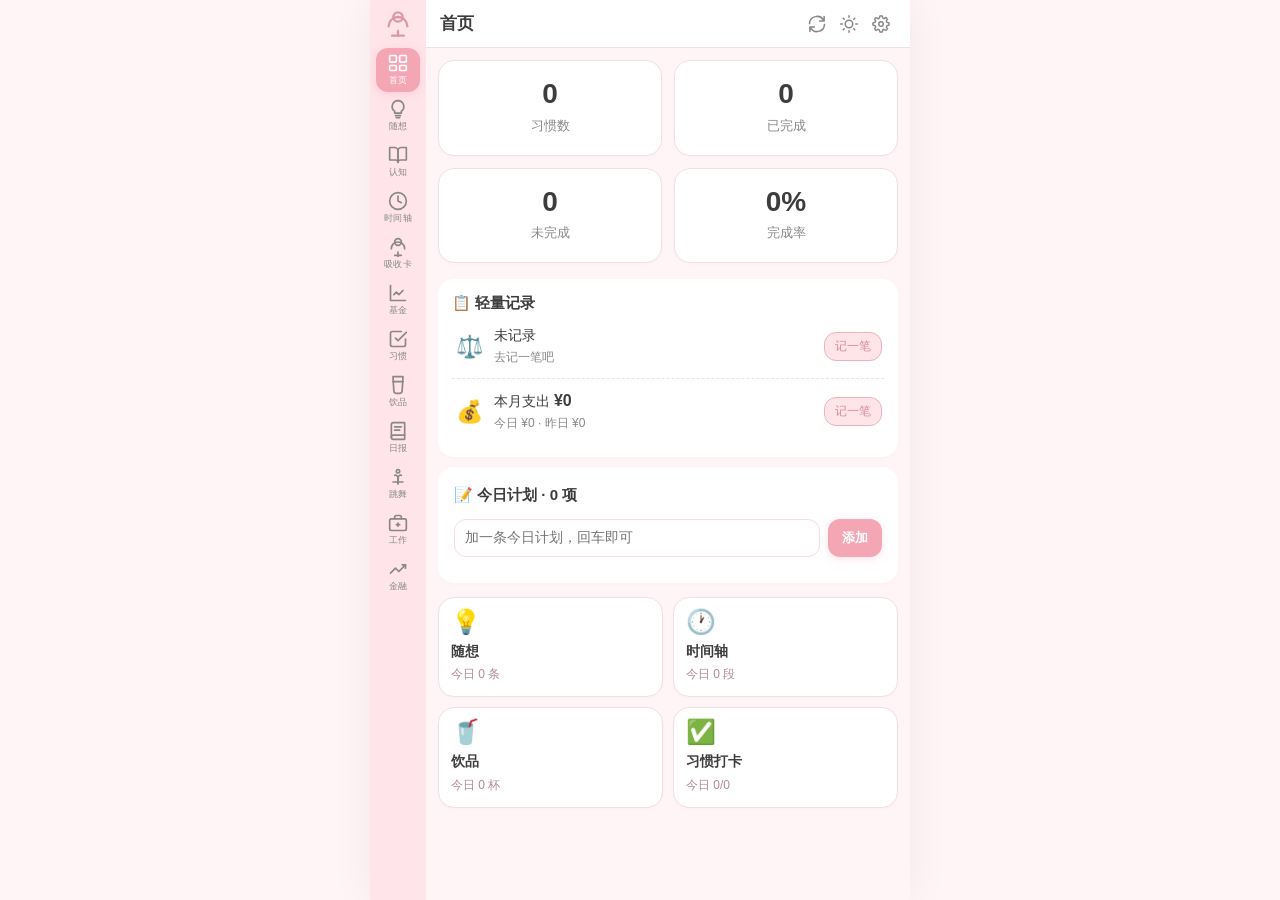
==== commit 181ee1e1: "同步 workspace 最新前端：导航顺序调整(时间轴/吸收卡互换) + 补齐吸收卡/db_schema 模块 + 移除违规 server.py" ====
--- a/index.html
+++ b/index.html
@@ -11,7 +11,7 @@
   <link rel="apple-touch-icon" href="icon.svg" />
   <link rel="apple-touch-icon" sizes="512x512" href="icon-512.png" />
   <title>第二大脑 · WorkBuddy</title>
-  <link rel="stylesheet" href="styles.css?v=20260809a" />
+  <link rel="stylesheet" href="styles.css?v=20260819a" />
   <link rel="icon" href="icon-192.png" />
   <link rel="manifest" href="manifest.webmanifest" />
   <script>
@@ -32,17 +32,21 @@
         <span class="nav-icon"><svg width="20" height="20" viewBox="0 0 24 24" fill="none" stroke="currentColor" stroke-width="2" stroke-linecap="round" stroke-linejoin="round"><rect x="2" y="3" width="8" height="8" rx="1"/><rect x="14" y="3" width="8" height="8" rx="1"/><rect x="2" y="15" width="8" height="6" rx="1"/><rect x="14" y="15" width="8" height="6" rx="1"/></svg></span>
         <span class="nav-label">首页</span>
       </button>
+      <button class="nav-btn" data-module="thoughts" title="随想">
+        <span class="nav-icon"><svg width="20" height="20" viewBox="0 0 24 24" fill="none" stroke="currentColor" stroke-width="2" stroke-linecap="round" stroke-linejoin="round"><path d="M12 2a7 7 0 0 0-4 12.7V17h8v-2.3A7 7 0 0 0 12 2z"/><line x1="9" y1="20" x2="15" y2="20"/><line x1="10" y1="22.5" x2="14" y2="22.5"/></svg></span>
+        <span class="nav-label">随想</span>
+      </button>
       <button class="nav-btn" data-module="learn" title="认知">
         <span class="nav-icon"><svg width="20" height="20" viewBox="0 0 24 24" fill="none" stroke="currentColor" stroke-width="2" stroke-linecap="round" stroke-linejoin="round"><path d="M2 3h6a4 4 0 0 1 4 4v14a3 3 0 0 0-3-3H2z"/><path d="M22 3h-6a4 4 0 0 0-4 4v14a3 3 0 0 1 3-3h7z"/></svg></span>
         <span class="nav-label">认知</span>
       </button>
-      <button class="nav-btn" data-module="thoughts" title="随想">
-        <span class="nav-icon"><svg width="20" height="20" viewBox="0 0 24 24" fill="none" stroke="currentColor" stroke-width="2" stroke-linecap="round" stroke-linejoin="round"><path d="M12 2a7 7 0 0 0-4 12.7V17h8v-2.3A7 7 0 0 0 12 2z"/><line x1="9" y1="20" x2="15" y2="20"/><line x1="10" y1="22.5" x2="14" y2="22.5"/></svg></span>
-        <span class="nav-label">随想</span>
-      </button>
       <button class="nav-btn" data-module="timeline" title="时间轴">
         <span class="nav-icon"><svg width="20" height="20" viewBox="0 0 24 24" fill="none" stroke="currentColor" stroke-width="2" stroke-linecap="round" stroke-linejoin="round"><circle cx="12" cy="12" r="10"/><polyline points="12 6 12 12 16 14"/></svg></span>
         <span class="nav-label">时间轴</span>
+      </button>
+      <button class="nav-btn" data-module="absorption" title="认知吸收卡">
+        <span class="nav-icon"><svg width="20" height="20" viewBox="0 0 24 24" fill="none" stroke="currentColor" stroke-width="2" stroke-linecap="round" stroke-linejoin="round"><path d="M12 2a4 4 0 1 0 0 8 4 4 0 0 0 0-8z"/><path d="M4 14a8 8 0 0 1 16 0"/><path d="M12 18v6"/><path d="M8 22h8"/></svg></span>
+        <span class="nav-label">吸收卡</span>
       </button>
       <button class="nav-btn" data-module="fund" title="基金投资">
         <span class="nav-icon"><svg width="20" height="20" viewBox="0 0 24 24" fill="none" stroke="currentColor" stroke-width="2" stroke-linecap="round" stroke-linejoin="round"><path d="M3 3v18h18"/><path d="M7 14l3-3 3 3 5-5"/></svg></span>
@@ -59,10 +63,6 @@
       <button class="nav-btn" data-module="ai-daily" title="AI日报">
         <span class="nav-icon"><svg width="20" height="20" viewBox="0 0 24 24" fill="none" stroke="currentColor" stroke-width="2" stroke-linecap="round" stroke-linejoin="round"><path d="M4 19.5A2.5 2.5 0 0 1 6.5 17H20"/><path d="M6.5 2H20v20H6.5A2.5 2.5 0 0 1 4 19.5v-15A2.5 2.5 0 0 1 6.5 2z"/><line x1="8" y1="7" x2="16" y2="7"/><line x1="8" y1="11" x2="14" y2="11"/></svg></span>
         <span class="nav-label">日报</span>
-      </button>
-      <button class="nav-btn" data-module="github-weekly" title="GitHub周榜">
-        <span class="nav-icon"><svg width="20" height="20" viewBox="0 0 24 24" fill="none" stroke="currentColor" stroke-width="2" stroke-linecap="round" stroke-linejoin="round"><path d="M12 2C6.48 2 2 6.48 2 12c0 4.42 2.87 8.17 6.84 9.5.5.09.66-.22.66-.48v-1.7c-2.78.6-3.37-1.34-3.37-1.34-.45-1.16-1.11-1.47-1.11-1.47-.91-.62.07-.6.07-.6 1 .07 1.53 1.03 1.53 1.03.9 1.53 2.36 1.09 2.94.83.09-.65.35-1.09.63-1.34-2.22-.25-4.55-1.11-4.55-4.94 0-1.09.39-1.98 1.03-2.68-.1-.25-.45-1.27.1-2.65 0 0 .84-.27 2.75 1.02a9.5 9.5 0 0 1 5 0c1.91-1.29 2.75-1.02 2.75-1.02.55 1.38.2 2.4.1 2.65.64.7 1.03 1.59 1.03 2.68 0 3.84-2.34 4.69-4.57 4.94.36.31.68.92.68 1.85v2.74c0 .27.16.58.67.48A10 10 0 0 0 22 12c0-5.52-4.48-10-10-10z"/></svg></span>
-        <span class="nav-label">周榜</span>
       </button>
       <button class="nav-btn" data-module="dance" title="跳舞">
         <span class="nav-icon"><svg width="20" height="20" viewBox="0 0 24 24" fill="none" stroke="currentColor" stroke-width="2" stroke-linecap="round" stroke-linejoin="round"><circle cx="12" cy="5" r="2"/><path d="M8 10c2-1 4 1 4 4v6"/><path d="M16 10c-2-1-4 1-4 4v6"/><line x1="6" y1="18" x2="18" y2="18"/></svg></span>
@@ -103,30 +103,31 @@
     </div>
   </div>
   <div class="toast" id="toast"></div>
-  <script src="db.js?v=20260810b"></script>
-  <script src="app.js?v=20260810b"></script>
-  <script src="modules/home.js?v=20260809c"></script>
-  <script src="modules/plans.js?v=20260809a"></script>
-  <script src="modules/finance.js?v=20260809a"></script>
-  <script src="modules/dance.js?v=20260808a"></script>
-  <script src="modules/internship.js?v=20260808a"></script>
-  <script src="modules/market.js?v=20260808a"></script>
-  <script src="modules/timeline.js?v=20260810a"></script>
-  <script src="modules/weight.js?v=20260809a"></script>
-  <script src="modules/drinks.js?v=20260808a"></script>
-  <script src="modules/habits.js?v=20260805d"></script>
-  <script src="modules/okr.js?v=20260808a"></script>
-  <script src="modules/ai-daily.js?v=20260805d"></script>
-  <script src="modules/thoughts.js?v=20260805d"></script>
-  <script src="modules/learn.js?v=20260809a"></script>
-  <script src="modules/github-weekly.js?v=20260805e"></script>
-  <script src="modules/fund.js?v=20260810ai"></script>
+  <script src="db_schema.js?v=20260819a"></script>
+  <script src="db.js?v=20260819a"></script>
+  <script src="app.js?v=20260819a"></script>
+  <script src="modules/plans.js?v=20260819a"></script>
+  <script src="modules/home.js?v=20260819a"></script>
+  <script src="modules/finance.js?v=20260819a"></script>
+  <script src="modules/dance.js?v=20260819a"></script>
+  <script src="modules/internship.js?v=20260819a"></script>
+  <script src="modules/market.js?v=20260819a"></script>
+  <script src="modules/timeline.js?v=20260819a"></script>
+  <script src="modules/weight.js?v=20260819a"></script>
+  <script src="modules/drinks.js?v=20260819a"></script>
+  <script src="modules/habits.js?v=20260819a"></script>
+  <script src="modules/okr.js?v=20260819a"></script>
+  <script src="modules/ai-daily.js?v=20260819a"></script>
+  <script src="modules/thoughts.js?v=20260819a"></script>
+  <script src="modules/learn.js?v=20260819a"></script>
+  <script src="modules/absorption.js?v=20260819a"></script>
+  <script src="modules/fund.js?v=20260819a"></script>
   <script>
     if('serviceWorker' in navigator){
       navigator.serviceWorker.getRegistrations().then(function(regs){
         regs.forEach(function(r){r.unregister()});
       }).then(function(){
-        navigator.serviceWorker.register('sw.js?v=3').catch(function(){});
+        navigator.serviceWorker.register('sw.js?v=20260819a
       });
     }
   </script>
--- a/styles.css
+++ b/styles.css
@@ -3587,3 +3587,35 @@
   .hb-grid-manage { grid-template-columns: 1fr; }
 }
 
+/* ============ 认知吸收卡独立入口 ============ */
+.absorption-wrap {
+  display: flex;
+  flex-direction: column;
+  height: 100%;
+  min-height: 0;
+  margin: -12px;
+  padding: 12px;
+  background: var(--bg);
+}
+.absorption-toolbar {
+  display: flex;
+  align-items: center;
+  justify-content: space-between;
+  margin-bottom: 10px;
+  flex-shrink: 0;
+}
+.absorption-title {
+  font-size: 15px;
+  font-weight: 600;
+  color: var(--text);
+}
+.absorption-frame {
+  flex: 1;
+  min-height: 0;
+  width: 100%;
+  border: none;
+  border-radius: var(--radius-lg);
+  background: var(--card);
+  box-shadow: var(--shadow);
+}
+
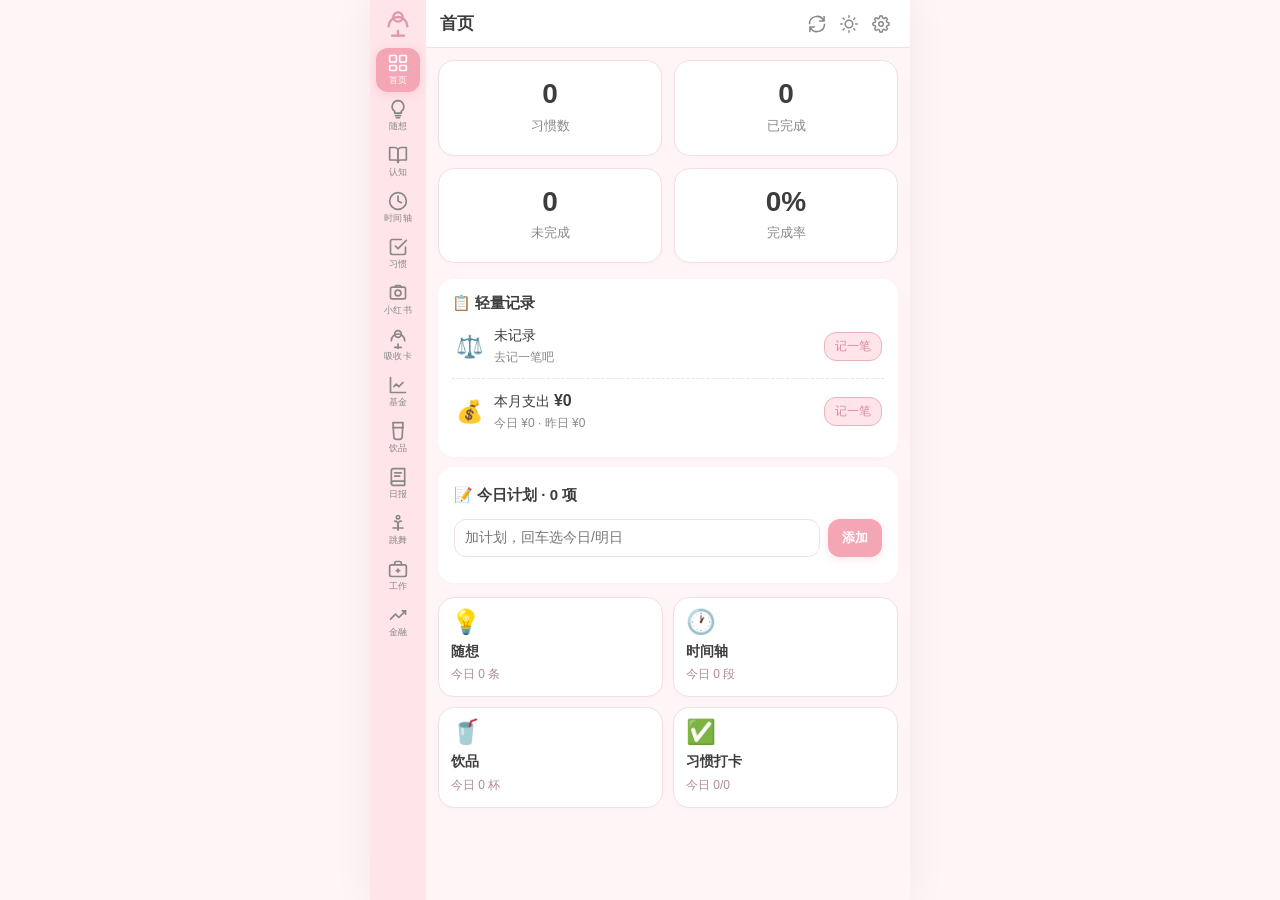
==== commit e67afecf: "P0-③&④: GET 加鉴权(云端已部署)+db.js token 混淆+修 deploy_ghpages 死引用+加 Pages 自动部署 workflow（server.py 不进 Pages）" ====
--- a/index.html
+++ b/index.html
@@ -44,6 +44,14 @@
         <span class="nav-icon"><svg width="20" height="20" viewBox="0 0 24 24" fill="none" stroke="currentColor" stroke-width="2" stroke-linecap="round" stroke-linejoin="round"><circle cx="12" cy="12" r="10"/><polyline points="12 6 12 12 16 14"/></svg></span>
         <span class="nav-label">时间轴</span>
       </button>
+      <button class="nav-btn" data-module="habits" title="习惯打卡">
+        <span class="nav-icon"><svg width="20" height="20" viewBox="0 0 24 24" fill="none" stroke="currentColor" stroke-width="2" stroke-linecap="round" stroke-linejoin="round"><path d="M9 11l3 3L22 4"/><path d="M21 12v7a2 2 0 0 1-2 2H5a2 2 0 0 1-2-2V5a2 2 0 0 1 2-2h11"/></svg></span>
+        <span class="nav-label">习惯</span>
+      </button>
+      <button class="nav-btn" data-module="xhs" title="小红书">
+        <span class="nav-icon"><svg width="20" height="20" viewBox="0 0 24 24" fill="none" stroke="currentColor" stroke-width="2" stroke-linecap="round" stroke-linejoin="round"><rect x="3" y="5" width="18" height="14" rx="2"/><circle cx="12" cy="12" r="3.5"/><path d="M8 5l1.5-2h5L16 5"/></svg></span>
+        <span class="nav-label">小红书</span>
+      </button>
       <button class="nav-btn" data-module="absorption" title="认知吸收卡">
         <span class="nav-icon"><svg width="20" height="20" viewBox="0 0 24 24" fill="none" stroke="currentColor" stroke-width="2" stroke-linecap="round" stroke-linejoin="round"><path d="M12 2a4 4 0 1 0 0 8 4 4 0 0 0 0-8z"/><path d="M4 14a8 8 0 0 1 16 0"/><path d="M12 18v6"/><path d="M8 22h8"/></svg></span>
         <span class="nav-label">吸收卡</span>
@@ -51,10 +59,6 @@
       <button class="nav-btn" data-module="fund" title="基金投资">
         <span class="nav-icon"><svg width="20" height="20" viewBox="0 0 24 24" fill="none" stroke="currentColor" stroke-width="2" stroke-linecap="round" stroke-linejoin="round"><path d="M3 3v18h18"/><path d="M7 14l3-3 3 3 5-5"/></svg></span>
         <span class="nav-label">基金</span>
-      </button>
-      <button class="nav-btn" data-module="habits" title="习惯打卡">
-        <span class="nav-icon"><svg width="20" height="20" viewBox="0 0 24 24" fill="none" stroke="currentColor" stroke-width="2" stroke-linecap="round" stroke-linejoin="round"><path d="M9 11l3 3L22 4"/><path d="M21 12v7a2 2 0 0 1-2 2H5a2 2 0 0 1-2-2V5a2 2 0 0 1 2-2h11"/></svg></span>
-        <span class="nav-label">习惯</span>
       </button>
       <button class="nav-btn" data-module="drinks" title="饮品">
         <span class="nav-icon"><svg width="20" height="20" viewBox="0 0 24 24" fill="none" stroke="currentColor" stroke-width="2" stroke-linecap="round" stroke-linejoin="round"><path d="M6 2h12l-1 17a3 3 0 0 1-3 3h-4a3 3 0 0 1-3-3L6 2z"/><line x1="6" y1="8" x2="18" y2="8"/></svg></span>
@@ -104,10 +108,10 @@
   </div>
   <div class="toast" id="toast"></div>
   <script src="db_schema.js?v=20260819a"></script>
-  <script src="db.js?v=20260819a"></script>
-  <script src="app.js?v=20260819a"></script>
-  <script src="modules/plans.js?v=20260819a"></script>
-  <script src="modules/home.js?v=20260819a"></script>
+  <script src="db.js?v=20260823e"></script>
+  <script src="app.js?v=20260821a"></script>
+  <script src="modules/plans.js?v=20260821b"></script>
+  <script src="modules/home.js?v=20260821a"></script>
   <script src="modules/finance.js?v=20260819a"></script>
   <script src="modules/dance.js?v=20260819a"></script>
   <script src="modules/internship.js?v=20260819a"></script>
@@ -115,19 +119,21 @@
   <script src="modules/timeline.js?v=20260819a"></script>
   <script src="modules/weight.js?v=20260819a"></script>
   <script src="modules/drinks.js?v=20260819a"></script>
-  <script src="modules/habits.js?v=20260819a"></script>
+  <script src="modules/habits.js?v=20260824a"></script>
   <script src="modules/okr.js?v=20260819a"></script>
   <script src="modules/ai-daily.js?v=20260819a"></script>
   <script src="modules/thoughts.js?v=20260819a"></script>
   <script src="modules/learn.js?v=20260819a"></script>
   <script src="modules/absorption.js?v=20260819a"></script>
   <script src="modules/fund.js?v=20260819a"></script>
+  <script src="config/xhs_config.js?v=20260825b"></script>
+  <script src="modules/xhs.js?v=20260825b"></script>
   <script>
     if('serviceWorker' in navigator){
       navigator.serviceWorker.getRegistrations().then(function(regs){
         regs.forEach(function(r){r.unregister()});
       }).then(function(){
-        navigator.serviceWorker.register('sw.js?v=20260819a
+        navigator.serviceWorker.register('sw.js?v=20260823d');
       });
     }
   </script>
